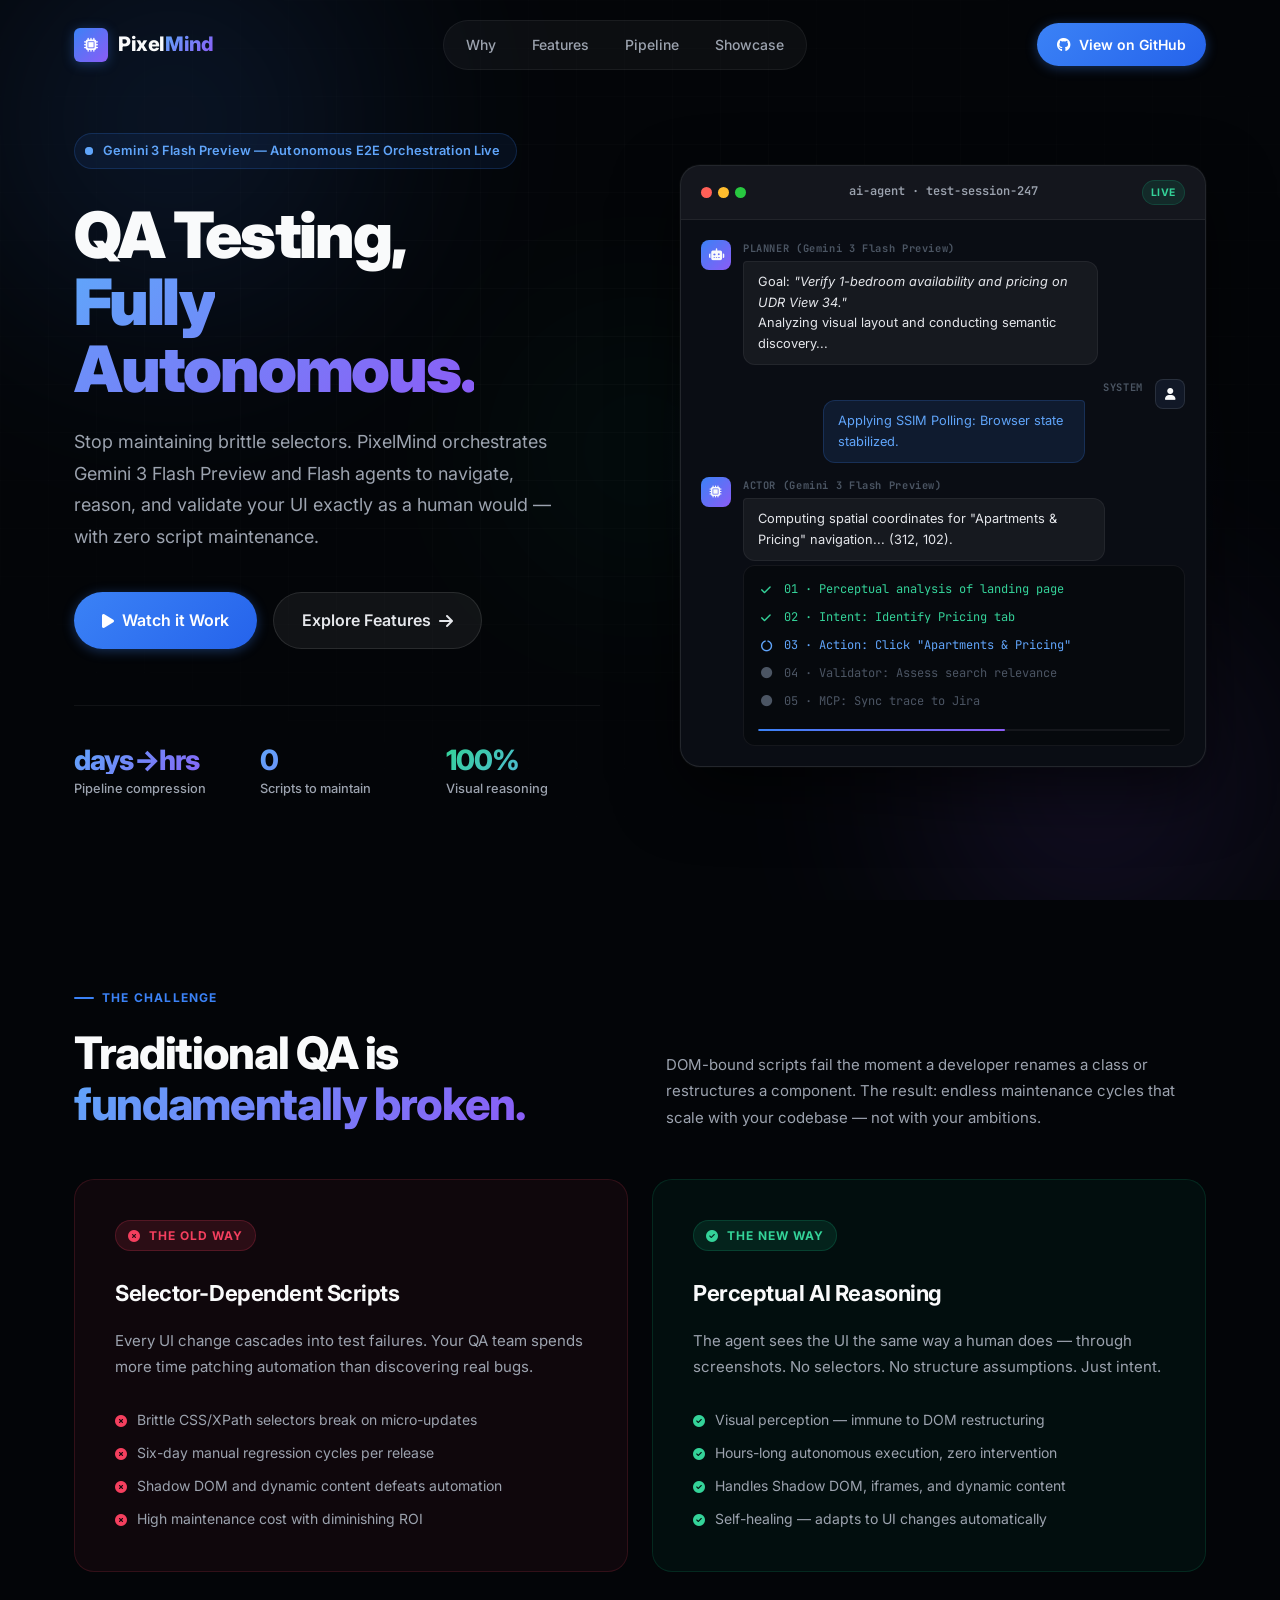
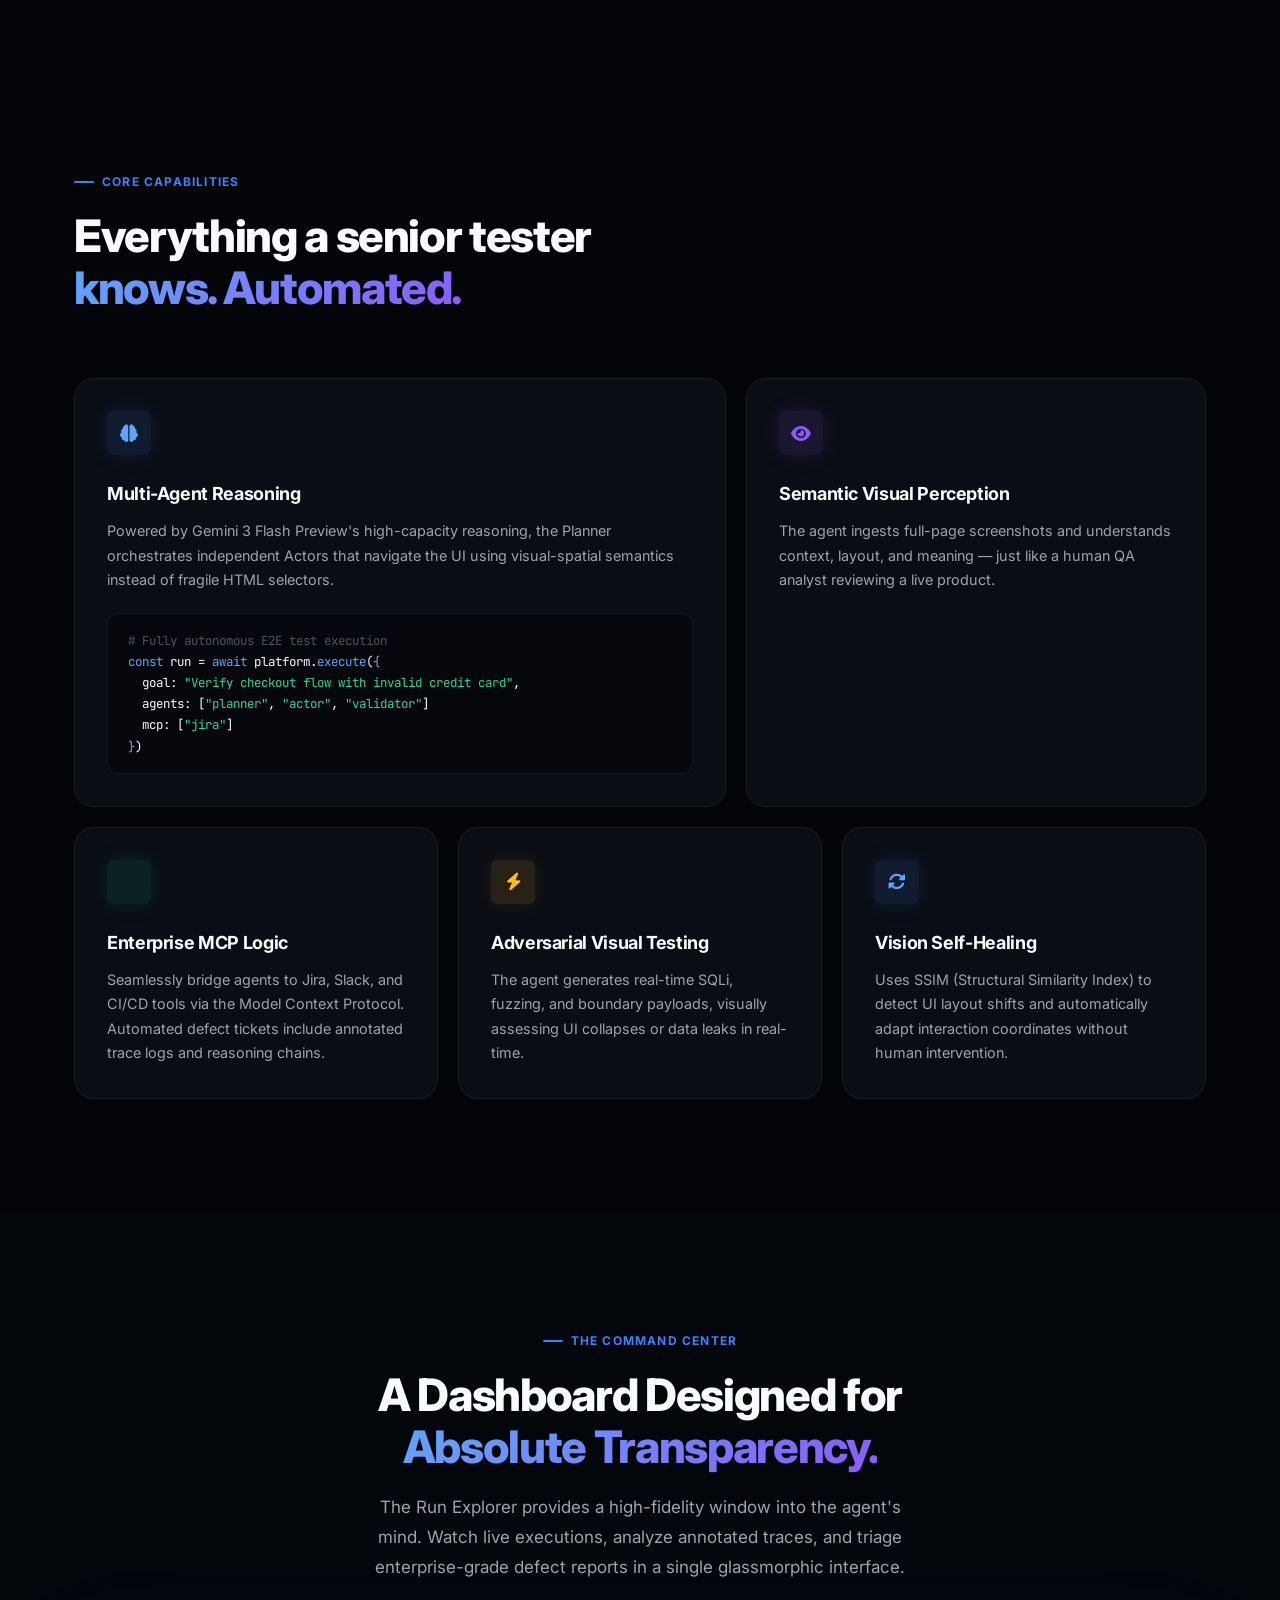
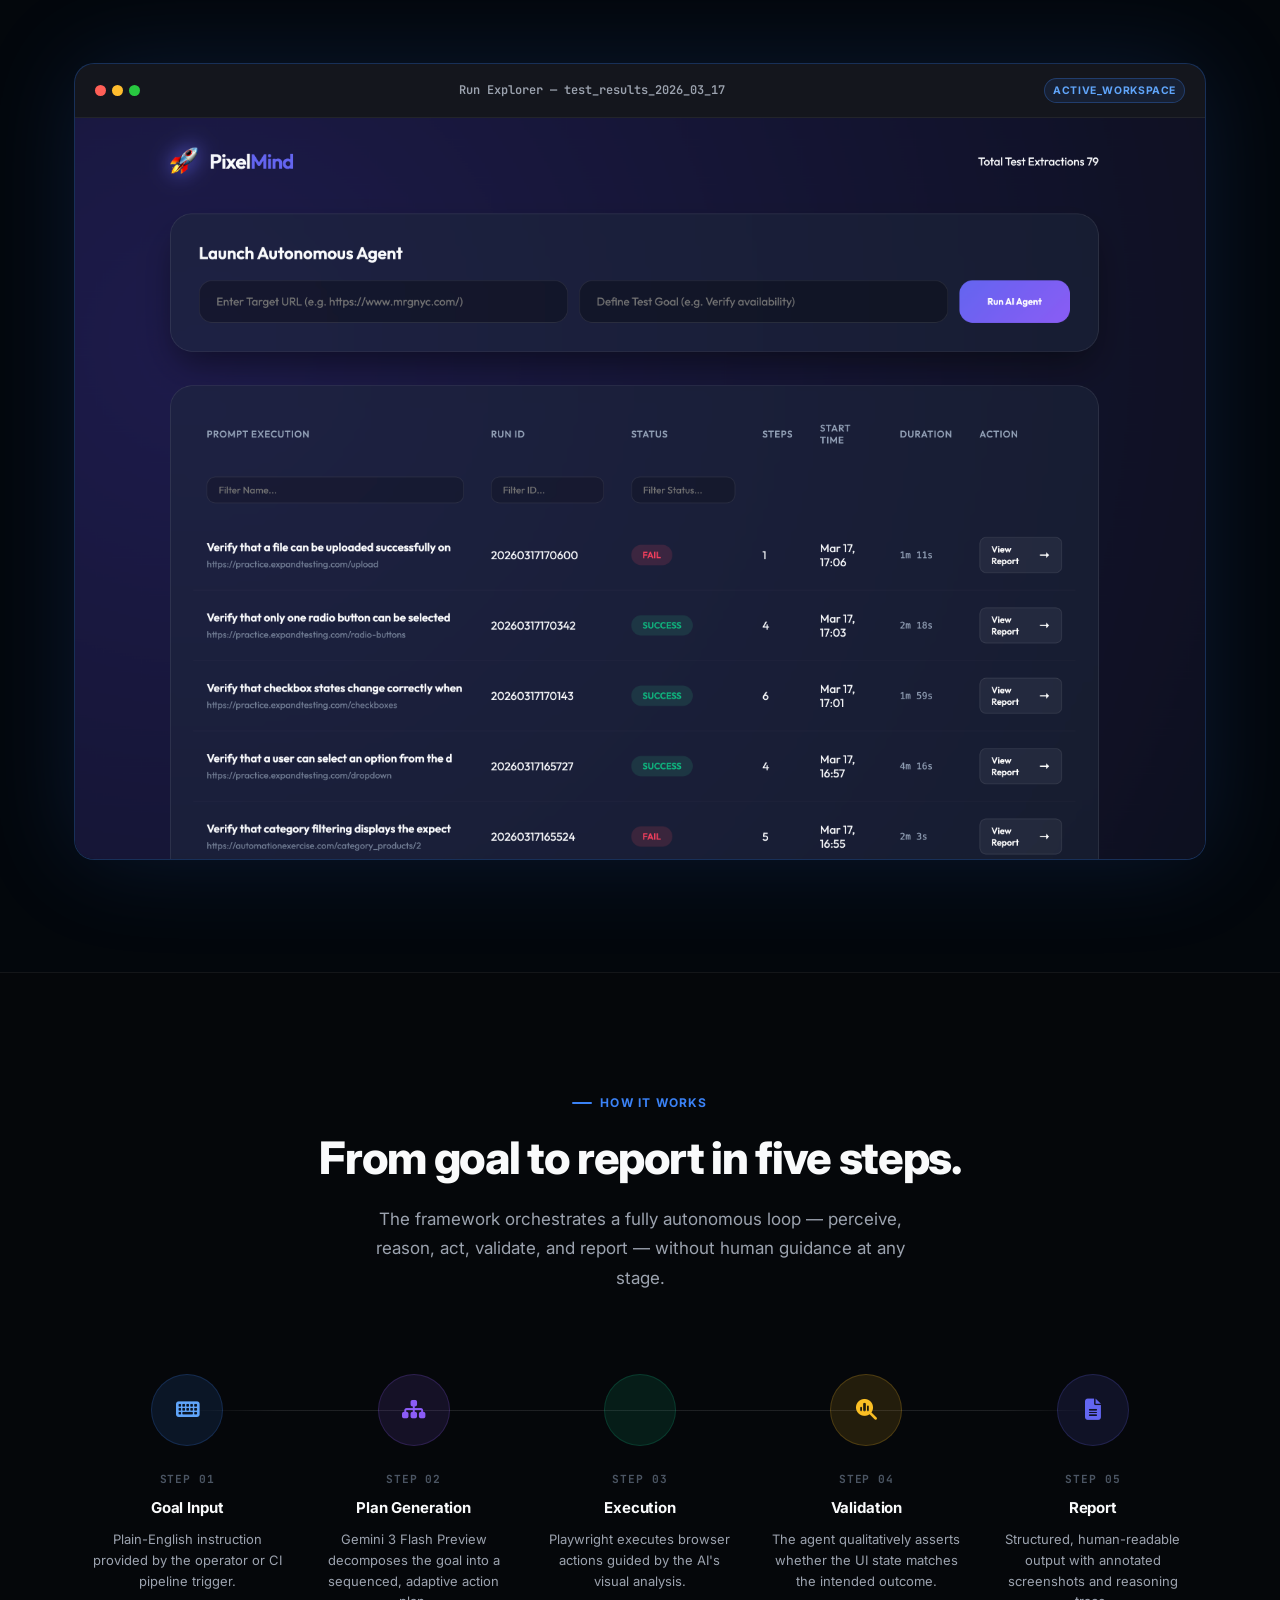
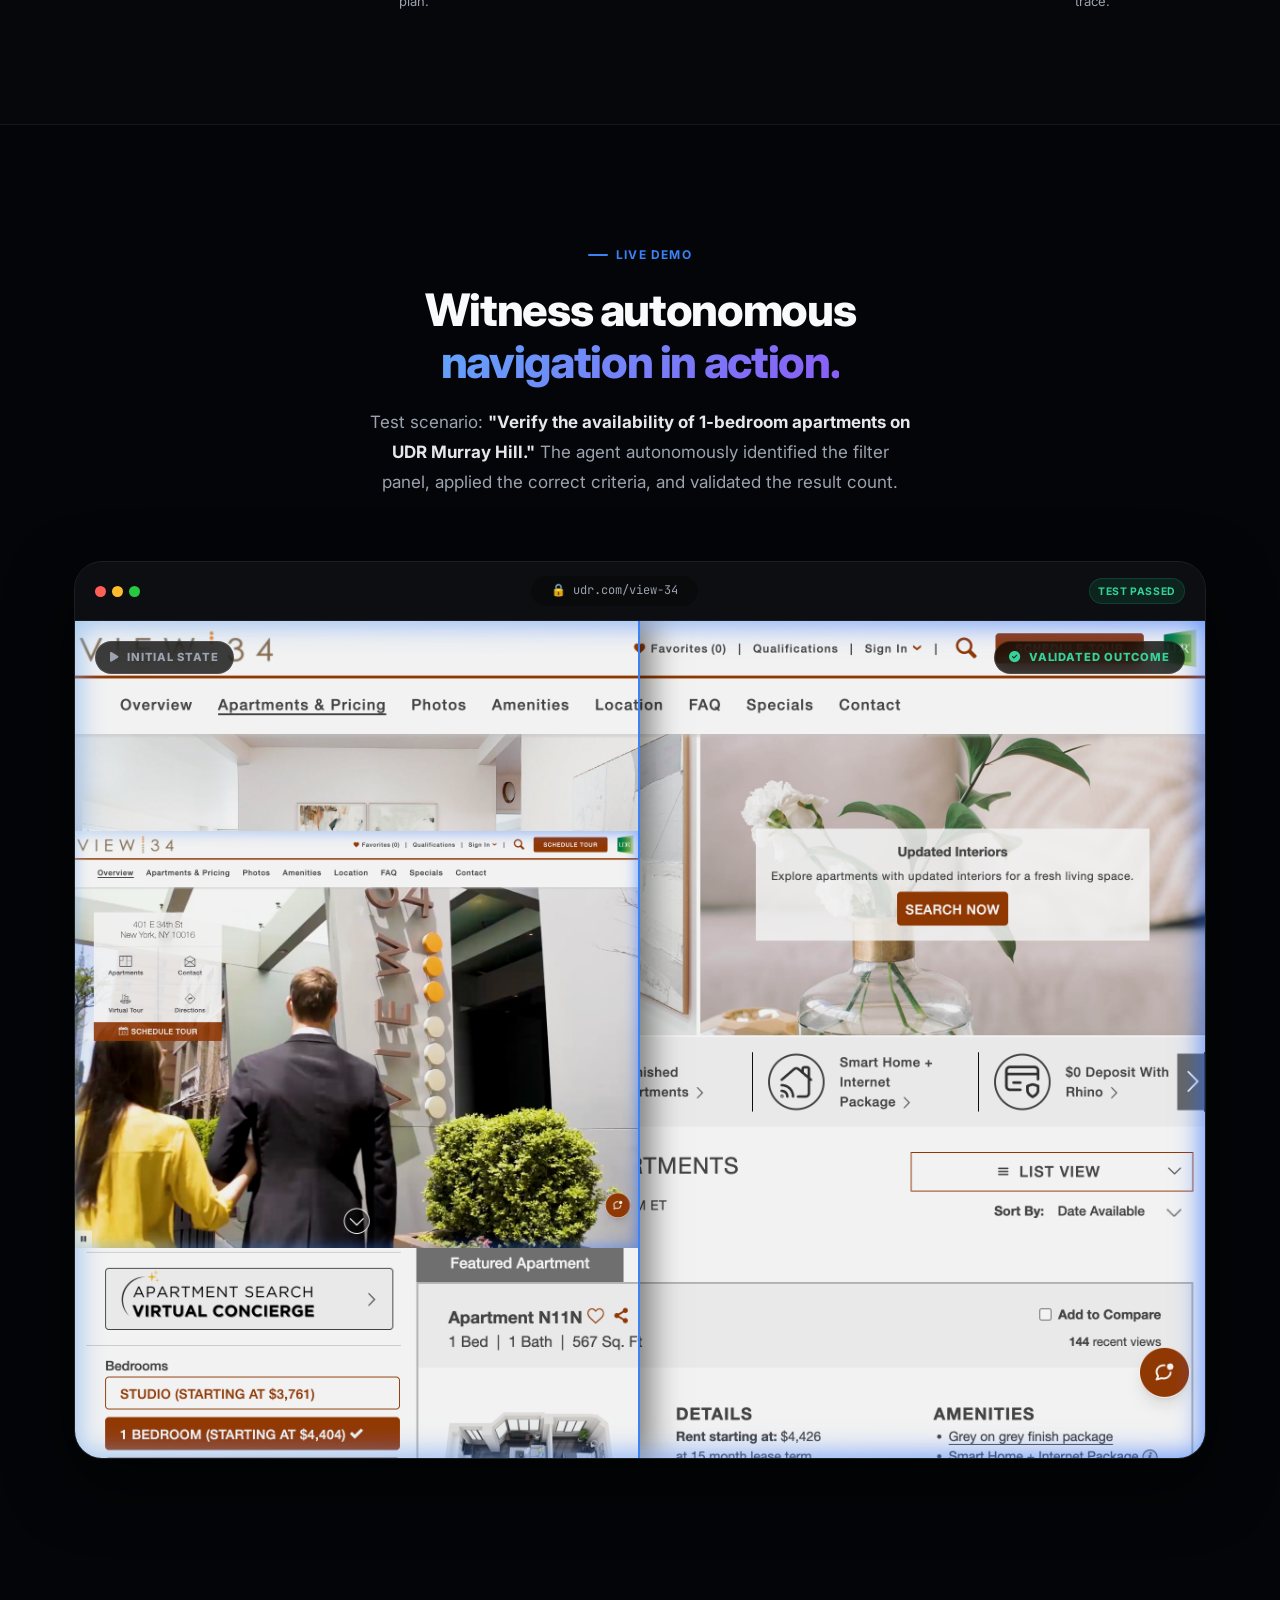
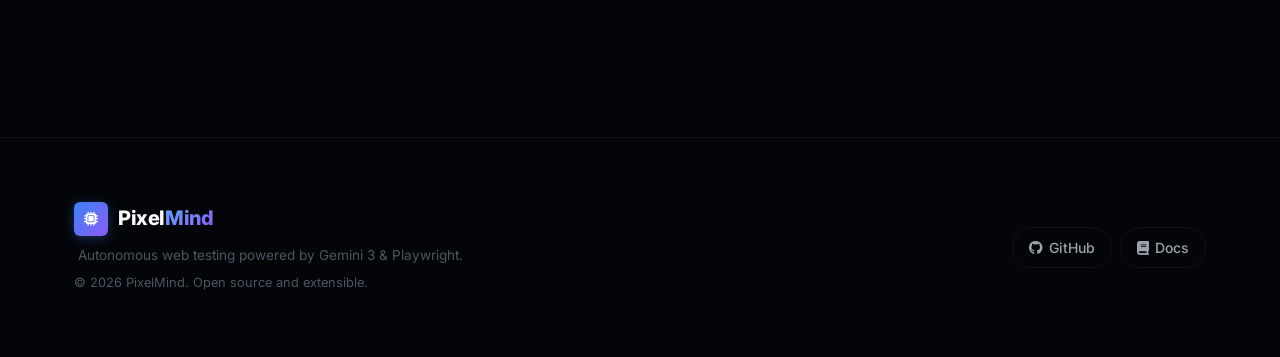
==== docs/index.html @ 6b115238 "Initial commit" ====
<!DOCTYPE html>
<html lang="en">
<head>
  <meta charset="UTF-8">
  <meta name="viewport" content="width=device-width, initial-scale=1.0">
  <title>PixelMind — Autonomous Web Testing</title>
  <meta name="description" content="Replace fragile test scripts with autonomous AI reasoning. Compress six-day QA pipelines into hours.">
  <link rel="preconnect" href="https://fonts.googleapis.com">
  <link rel="preconnect" href="https://fonts.gstatic.com" crossorigin>
  <link href="https://fonts.googleapis.com/css2?family=Inter:wght@300;400;500;600;700;800;900&family=JetBrains+Mono:wght@400;500;700&display=swap" rel="stylesheet">
  <link rel="stylesheet" href="https://cdnjs.cloudflare.com/ajax/libs/font-awesome/6.4.0/css/all.min.css">
  <style>
    /* ═══════════════════════════════════════
       DESIGN TOKENS
    ═══════════════════════════════════════ */
    :root {
      --bg-base:        #030508;
      --bg-surface:     #0a0d14;
      --bg-elevated:    #111827;
      --bg-overlay:     rgba(17, 24, 39, 0.7);

      --blue-400:       #60a5fa;
      --blue-500:       #3b82f6;
      --blue-600:       #2563eb;
      --indigo-500:     #6366f1;
      --violet-500:     #8b5cf6;
      --emerald-400:    #34d399;
      --emerald-500:    #10b981;
      --amber-400:      #fbbf24;
      --rose-500:       #f43f5e;

      --primary:        var(--blue-500);
      --primary-glow:   rgba(59, 130, 246, 0.35);
      --secondary:      var(--indigo-500);
      --accent:         var(--emerald-500);

      --text-100:       #f9fafb;
      --text-200:       #e5e7eb;
      --text-400:       #9ca3af;
      --text-600:       #4b5563;

      --border-subtle:  rgba(255,255,255,0.06);
      --border-medium:  rgba(255,255,255,0.10);
      --border-strong:  rgba(255,255,255,0.16);

      --radius-sm:      6px;
      --radius-md:      12px;
      --radius-lg:      20px;
      --radius-xl:      28px;
      --radius-pill:    9999px;

      --shadow-sm:  0 2px 8px rgba(0,0,0,0.4);
      --shadow-md:  0 8px 32px rgba(0,0,0,0.5);
      --shadow-lg:  0 24px 64px rgba(0,0,0,0.6);
      --shadow-glow: 0 0 60px rgba(59,130,246,0.15);

      --ease-spring: cubic-bezier(0.34, 1.56, 0.64, 1);
      --ease-out:    cubic-bezier(0.22, 1, 0.36, 1);
    }

    /* ═══════════════════════════════════════
       RESET & BASE
    ═══════════════════════════════════════ */
    *, *::before, *::after {
      margin: 0; padding: 0;
      box-sizing: border-box;
      -webkit-font-smoothing: antialiased;
      -moz-osx-font-smoothing: grayscale;
    }

    html { scroll-behavior: smooth; }

    body {
      background: var(--bg-base);
      color: var(--text-100);
      font-family: 'Inter', system-ui, sans-serif;
      line-height: 1.65;
      overflow-x: hidden;
    }

    img { display: block; max-width: 100%; }
    a { color: inherit; }

    .container {
      max-width: 1180px;
      margin: 0 auto;
      padding: 0 1.5rem;
    }

    .mono {
      font-family: 'JetBrains Mono', monospace;
    }

    /* ═══════════════════════════════════════
       GRADIENT UTILITIES
    ═══════════════════════════════════════ */
    .gradient-text {
      background: linear-gradient(135deg, var(--blue-400) 0%, var(--violet-500) 100%);
      -webkit-background-clip: text;
      background-clip: text;
      -webkit-text-fill-color: transparent;
    }

    .gradient-text-green {
      background: linear-gradient(135deg, var(--emerald-400) 0%, var(--blue-400) 100%);
      -webkit-background-clip: text;
      background-clip: text;
      -webkit-text-fill-color: transparent;
    }

    /* ═══════════════════════════════════════
       ANIMATED BACKGROUND
    ═══════════════════════════════════════ */
    .bg-canvas {
      position: fixed;
      inset: 0;
      z-index: -1;
      overflow: hidden;
      background: var(--bg-base);
    }

    .orb {
      position: absolute;
      border-radius: 50%;
      filter: blur(100px);
      opacity: 0.18;
      animation: orb-drift 20s ease-in-out infinite alternate;
    }
    .orb-1 {
      width: 600px; height: 600px;
      background: radial-gradient(circle, var(--blue-500), transparent 70%);
      top: -20%; left: -10%;
      animation-duration: 22s;
    }
    .orb-2 {
      width: 500px; height: 500px;
      background: radial-gradient(circle, var(--violet-500), transparent 70%);
      bottom: -15%; right: -5%;
      animation-duration: 18s;
      animation-delay: -8s;
    }
    .orb-3 {
      width: 350px; height: 350px;
      background: radial-gradient(circle, var(--emerald-500), transparent 70%);
      top: 50%; left: 50%;
      transform: translate(-50%, -50%);
      animation-duration: 25s;
      animation-delay: -4s;
      opacity: 0.10;
    }

    @keyframes orb-drift {
      from { transform: translate(0, 0) scale(1); }
      to   { transform: translate(40px, 30px) scale(1.08); }
    }

    .grid-overlay {
      position: absolute;
      inset: 0;
      background-image:
        linear-gradient(rgba(255,255,255,0.025) 1px, transparent 1px),
        linear-gradient(90deg, rgba(255,255,255,0.025) 1px, transparent 1px);
      background-size: 48px 48px;
      mask-image: radial-gradient(ellipse 80% 60% at 50% 40%, black, transparent);
    }

    /* ═══════════════════════════════════════
       NAVIGATION
    ═══════════════════════════════════════ */
    #navbar {
      position: fixed;
      top: 0; width: 100%;
      padding: 1.25rem 0;
      z-index: 200;
      transition: all 0.4s var(--ease-out);
    }

    #navbar.scrolled {
      padding: 0.875rem 0;
      background: rgba(3, 5, 8, 0.85);
      backdrop-filter: blur(20px) saturate(1.5);
      border-bottom: 1px solid var(--border-subtle);
      box-shadow: 0 4px 40px rgba(0,0,0,0.4);
    }

    .nav-inner {
      display: flex;
      justify-content: space-between;
      align-items: center;
    }

    .logo {
      display: flex;
      align-items: center;
      gap: 0.625rem;
      text-decoration: none;
      font-weight: 800;
      font-size: 1.25rem;
      letter-spacing: -0.02em;
      color: var(--text-100);
    }

    .logo-mark {
      width: 34px; height: 34px;
      background: linear-gradient(135deg, var(--blue-500), var(--violet-500));
      border-radius: var(--radius-sm);
      display: flex; align-items: center; justify-content: center;
      font-size: 0.875rem;
      color: white;
      box-shadow: 0 2px 12px var(--primary-glow);
    }

    .nav-links {
      display: flex;
      gap: 0.25rem;
      background: rgba(255,255,255,0.04);
      border: 1px solid var(--border-subtle);
      border-radius: var(--radius-pill);
      padding: 0.375rem;
    }

    .nav-links a {
      text-decoration: none;
      color: var(--text-400);
      font-size: 0.875rem;
      font-weight: 500;
      padding: 0.4rem 1rem;
      border-radius: var(--radius-pill);
      transition: all 0.2s;
    }

    .nav-links a:hover {
      color: var(--text-100);
      background: rgba(255,255,255,0.07);
    }

    .btn {
      display: inline-flex;
      align-items: center;
      gap: 0.5rem;
      padding: 0.625rem 1.25rem;
      border-radius: var(--radius-pill);
      font-size: 0.875rem;
      font-weight: 600;
      text-decoration: none;
      border: none;
      cursor: pointer;
      transition: all 0.25s var(--ease-spring);
      white-space: nowrap;
    }

    .btn-primary {
      background: linear-gradient(135deg, var(--blue-500), var(--blue-600));
      color: white;
      box-shadow: 0 2px 12px var(--primary-glow);
    }
    .btn-primary:hover {
      transform: translateY(-2px);
      box-shadow: 0 6px 24px rgba(59,130,246,0.5);
    }

    .btn-ghost {
      background: rgba(255,255,255,0.06);
      color: var(--text-200);
      border: 1px solid var(--border-medium);
    }
    .btn-ghost:hover {
      background: rgba(255,255,255,0.10);
      border-color: var(--border-strong);
      transform: translateY(-1px);
    }

    .btn-outline {
      background: transparent;
      color: var(--primary);
      border: 1px solid rgba(59,130,246,0.4);
    }
    .btn-outline:hover {
      background: rgba(59,130,246,0.08);
      border-color: var(--primary);
    }

    /* ═══════════════════════════════════════
       HERO
    ═══════════════════════════════════════ */
    .hero {
      min-height: 100vh;
      display: flex;
      align-items: center;
      padding: 7rem 0 5rem;
      position: relative;
    }

    .hero-grid {
      display: grid;
      grid-template-columns: 1fr 1fr;
      align-items: center;
      gap: 5rem;
    }

    /* Status pill */
    .status-pill {
      display: inline-flex;
      align-items: center;
      gap: 0.625rem;
      background: rgba(59,130,246,0.08);
      border: 1px solid rgba(59,130,246,0.2);
      color: var(--blue-400);
      padding: 0.4rem 1rem 0.4rem 0.625rem;
      border-radius: var(--radius-pill);
      font-size: 0.8rem;
      font-weight: 600;
      letter-spacing: 0.01em;
      margin-bottom: 2rem;
    }

    .pulse-ring {
      position: relative;
      width: 8px; height: 8px;
    }
    .pulse-ring::before,
    .pulse-ring::after {
      content: '';
      position: absolute;
      inset: 0;
      background: var(--blue-400);
      border-radius: 50%;
    }
    .pulse-ring::after {
      animation: ping 1.5s cubic-bezier(0,0,0.2,1) infinite;
      opacity: 0.6;
    }
    @keyframes ping {
      75%, 100% { transform: scale(2.5); opacity: 0; }
    }

    .hero h1 {
      font-size: clamp(2.75rem, 5vw, 4.75rem);
      font-weight: 900;
      line-height: 1.05;
      letter-spacing: -0.035em;
      margin-bottom: 1.5rem;
    }

    .hero-sub {
      font-size: 1.125rem;
      color: var(--text-400);
      line-height: 1.75;
      margin-bottom: 2.5rem;
      max-width: 480px;
    }

    .hero-actions {
      display: flex;
      gap: 1rem;
      flex-wrap: wrap;
    }

    .btn-lg {
      padding: 0.875rem 1.75rem;
      font-size: 1rem;
    }

    /* Stat strip */
    .stat-strip {
      display: flex;
      gap: 2rem;
      margin-top: 3.5rem;
      padding-top: 2.5rem;
      border-top: 1px solid var(--border-subtle);
    }

    .stat-item { flex: 1; }
    .stat-value {
      font-size: 1.75rem;
      font-weight: 800;
      letter-spacing: -0.03em;
      line-height: 1;
      margin-bottom: 0.25rem;
    }
    .stat-label {
      font-size: 0.8rem;
      color: var(--text-400);
      font-weight: 500;
    }

    /* ═══════════════════════════════════════
       AGENT TERMINAL WINDOW
    ═══════════════════════════════════════ */
    .terminal-wrap {
      position: relative;
    }

    .terminal-glow {
      position: absolute;
      inset: -20px;
      background: radial-gradient(circle at 50% 50%, rgba(59,130,246,0.12), transparent 70%);
      border-radius: 50%;
      z-index: -1;
    }

    .agent-window {
      background: var(--bg-surface);
      border: 1px solid var(--border-medium);
      border-radius: var(--radius-lg);
      overflow: hidden;
      box-shadow: var(--shadow-lg), 0 0 0 1px rgba(255,255,255,0.03);
    }

    .win-bar {
      background: rgba(255,255,255,0.04);
      border-bottom: 1px solid var(--border-subtle);
      padding: 0.875rem 1.25rem;
      display: flex;
      align-items: center;
      gap: 1rem;
    }

    .win-dots { display: flex; gap: 6px; }
    .win-dot {
      width: 11px; height: 11px;
      border-radius: 50%;
    }
    .win-dot.r { background: #ff5f57; }
    .win-dot.y { background: #ffbd2e; }
    .win-dot.g { background: #28c840; }

    .win-title {
      flex: 1;
      text-align: center;
      font-size: 0.75rem;
      font-weight: 600;
      color: var(--text-400);
      font-family: 'JetBrains Mono', monospace;
    }

    .win-badge {
      background: rgba(16,185,129,0.12);
      color: var(--emerald-400);
      font-size: 0.65rem;
      font-weight: 700;
      padding: 0.2rem 0.5rem;
      border-radius: var(--radius-pill);
      letter-spacing: 0.06em;
      border: 1px solid rgba(16,185,129,0.2);
    }

    .win-body {
      padding: 1.25rem;
      display: flex;
      flex-direction: column;
      gap: 0.875rem;
      min-height: 340px;
    }

    /* Chat messages */
    .msg {
      display: flex;
      gap: 0.75rem;
      align-items: flex-start;
      animation: msg-in 0.4s var(--ease-out) both;
    }

    @keyframes msg-in {
      from { opacity: 0; transform: translateY(6px); }
      to   { opacity: 1; transform: translateY(0); }
    }

    .msg-avatar {
      width: 30px; height: 30px;
      border-radius: 8px;
      display: flex; align-items: center; justify-content: center;
      font-size: 0.75rem;
      flex-shrink: 0;
    }
    .msg-avatar.ai { background: linear-gradient(135deg, var(--blue-500), var(--violet-500)); }
    .msg-avatar.user { background: var(--bg-elevated); border: 1px solid var(--border-medium); }

    .msg-bubble {
      background: rgba(255,255,255,0.05);
      border: 1px solid var(--border-subtle);
      padding: 0.625rem 0.875rem;
      border-radius: 4px 12px 12px 12px;
      font-size: 0.8rem;
      line-height: 1.6;
      color: var(--text-200);
      max-width: 82%;
    }

    .msg.outgoing {
      flex-direction: row-reverse;
    }
    .msg.outgoing .msg-bubble {
      background: rgba(59,130,246,0.12);
      border-color: rgba(59,130,246,0.2);
      border-radius: 12px 4px 12px 12px;
      color: var(--blue-400);
    }

    .msg-label {
      font-size: 0.65rem;
      font-weight: 700;
      letter-spacing: 0.06em;
      color: var(--text-600);
      margin-bottom: 0.25rem;
      font-family: 'JetBrains Mono', monospace;
    }

    /* Steps */
    .step-list {
      margin-top: 0.25rem;
      background: rgba(0,0,0,0.3);
      border: 1px solid var(--border-subtle);
      border-radius: var(--radius-md);
      padding: 0.875rem;
      display: flex;
      flex-direction: column;
      gap: 0.5rem;
    }

    .step-row {
      display: flex;
      align-items: center;
      gap: 0.625rem;
      font-size: 0.75rem;
      font-family: 'JetBrains Mono', monospace;
    }

    .step-icon { width: 16px; text-align: center; font-size: 0.7rem; }
    .step-row.done { color: var(--emerald-400); }
    .step-row.active { color: var(--blue-400); }
    .step-row.pending { color: var(--text-600); }

    .step-progress-bar {
      height: 2px;
      background: var(--border-subtle);
      border-radius: 1px;
      margin-top: 0.625rem;
      overflow: hidden;
    }
    .step-progress-fill {
      height: 100%;
      width: 60%;
      background: linear-gradient(90deg, var(--blue-500), var(--violet-500));
      border-radius: 1px;
      animation: progress-pulse 2s ease-in-out infinite;
    }
    @keyframes progress-pulse {
      0%, 100% { opacity: 0.8; }
      50% { opacity: 1; }
    }

    /* ═══════════════════════════════════════
       SECTION HEADERS
    ═══════════════════════════════════════ */
    .section-eyebrow {
      display: inline-flex;
      align-items: center;
      gap: 0.5rem;
      font-size: 0.75rem;
      font-weight: 700;
      letter-spacing: 0.1em;
      text-transform: uppercase;
      color: var(--primary);
      margin-bottom: 1.25rem;
    }

    .section-eyebrow::before {
      content: '';
      display: block;
      width: 20px; height: 2px;
      background: var(--primary);
      border-radius: 1px;
    }

    .section-title {
      font-size: clamp(2rem, 3.5vw, 3rem);
      font-weight: 800;
      line-height: 1.15;
      letter-spacing: -0.03em;
      margin-bottom: 1.25rem;
    }

    .section-sub {
      font-size: 1.0625rem;
      color: var(--text-400);
      line-height: 1.75;
      max-width: 540px;
    }

    section {
      padding: 7rem 0;
    }

    /* ═══════════════════════════════════════
       PROBLEM / SOLUTION SPLIT
    ═══════════════════════════════════════ */
    #problem {
      padding: 5rem 0;
    }

    .problem-solution {
      display: grid;
      grid-template-columns: 1fr 1fr;
      gap: 1.5rem;
    }

    .ps-card {
      border-radius: var(--radius-lg);
      padding: 2.5rem;
      position: relative;
      overflow: hidden;
    }

    .ps-card.problem-card {
      background: rgba(244, 63, 94, 0.05);
      border: 1px solid rgba(244, 63, 94, 0.15);
    }

    .ps-card.solution-card {
      background: rgba(16, 185, 129, 0.05);
      border: 1px solid rgba(16, 185, 129, 0.15);
    }

    .ps-label {
      display: inline-flex;
      align-items: center;
      gap: 0.5rem;
      font-size: 0.75rem;
      font-weight: 700;
      letter-spacing: 0.08em;
      text-transform: uppercase;
      padding: 0.3rem 0.75rem;
      border-radius: var(--radius-pill);
      margin-bottom: 1.5rem;
    }
    .problem-card .ps-label {
      background: rgba(244, 63, 94, 0.12);
      color: var(--rose-500);
      border: 1px solid rgba(244, 63, 94, 0.2);
    }
    .solution-card .ps-label {
      background: rgba(16, 185, 129, 0.12);
      color: var(--emerald-400);
      border: 1px solid rgba(16, 185, 129, 0.2);
    }

    .ps-heading {
      font-size: 1.375rem;
      font-weight: 700;
      letter-spacing: -0.02em;
      margin-bottom: 1rem;
    }

    .ps-body {
      font-size: 0.9375rem;
      color: var(--text-400);
      line-height: 1.75;
      margin-bottom: 1.75rem;
    }

    .ps-list {
      list-style: none;
      display: flex;
      flex-direction: column;
      gap: 0.625rem;
    }

    .ps-list li {
      display: flex;
      align-items: flex-start;
      gap: 0.625rem;
      font-size: 0.875rem;
      color: var(--text-400);
    }

    .ps-list li .icon {
      font-size: 0.75rem;
      margin-top: 0.15rem;
      flex-shrink: 0;
    }
    .problem-card .icon { color: var(--rose-500); }
    .solution-card .icon { color: var(--emerald-400); }

    /* ═══════════════════════════════════════
       FEATURES BENTO
    ═══════════════════════════════════════ */
    .bento-grid {
      display: grid;
      grid-template-columns: repeat(12, 1fr);
      gap: 1.25rem;
    }

    .bento {
      background: var(--bg-surface);
      border: 1px solid var(--border-subtle);
      border-radius: var(--radius-lg);
      padding: 2rem;
      transition: all 0.3s var(--ease-out);
      position: relative;
      overflow: hidden;
    }

    .bento::before {
      content: '';
      position: absolute;
      inset: 0;
      background: linear-gradient(135deg, rgba(59,130,246,0.03) 0%, transparent 60%);
      opacity: 0;
      transition: opacity 0.3s;
    }

    .bento:hover::before { opacity: 1; }
    .bento:hover {
      border-color: var(--border-strong);
      transform: translateY(-3px);
      box-shadow: var(--shadow-md);
    }

    .bento-a { grid-column: span 7; }
    .bento-b { grid-column: span 5; }
    .bento-c { grid-column: span 4; }
    .bento-d { grid-column: span 4; }
    .bento-e { grid-column: span 4; }

    .bento-icon {
      width: 44px; height: 44px;
      border-radius: var(--radius-sm);
      display: flex; align-items: center; justify-content: center;
      font-size: 1.1rem;
      margin-bottom: 1.5rem;
      position: relative;
    }

    .bento-icon-blue {
      background: rgba(59,130,246,0.12);
      color: var(--blue-400);
      box-shadow: 0 0 20px rgba(59,130,246,0.15);
    }
    .bento-icon-violet {
      background: rgba(139,92,246,0.12);
      color: var(--violet-500);
      box-shadow: 0 0 20px rgba(139,92,246,0.15);
    }
    .bento-icon-green {
      background: rgba(16,185,129,0.12);
      color: var(--emerald-400);
      box-shadow: 0 0 20px rgba(16,185,129,0.15);
    }
    .bento-icon-amber {
      background: rgba(251,191,36,0.12);
      color: var(--amber-400);
      box-shadow: 0 0 20px rgba(251,191,36,0.1);
    }

    .bento h3 {
      font-size: 1.125rem;
      font-weight: 700;
      letter-spacing: -0.02em;
      margin-bottom: 0.625rem;
    }

    .bento p {
      font-size: 0.9rem;
      color: var(--text-400);
      line-height: 1.7;
    }

    /* Code snippet inside bento */
    .code-block {
      background: rgba(0,0,0,0.4);
      border: 1px solid var(--border-subtle);
      border-radius: var(--radius-md);
      padding: 1rem 1.25rem;
      font-family: 'JetBrains Mono', monospace;
      font-size: 0.78rem;
      line-height: 1.7;
      margin-top: 1.25rem;
      overflow-x: auto;
    }

    .code-comment { color: var(--text-600); }
    .code-key { color: var(--blue-400); }
    .code-str { color: var(--emerald-400); }
    .code-num { color: var(--amber-400); }
    .code-bracket { color: var(--text-400); }

    /* ═══════════════════════════════════════
       PIPELINE
    ═══════════════════════════════════════ */
    #pipeline {
      background: rgba(255,255,255,0.01);
      border-top: 1px solid var(--border-subtle);
      border-bottom: 1px solid var(--border-subtle);
    }

    .pipeline-header {
      text-align: center;
      margin-bottom: 5rem;
    }
    .pipeline-header .section-eyebrow {
      justify-content: center;
    }

    .pipeline-track {
      position: relative;
      display: grid;
      grid-template-columns: repeat(5, 1fr);
      gap: 0;
    }

    .pipeline-track::before {
      content: '';
      position: absolute;
      top: 36px;
      left: 10%;
      right: 10%;
      height: 1px;
      background: linear-gradient(90deg,
        transparent 0%,
        var(--border-medium) 10%,
        var(--border-medium) 90%,
        transparent 100%
      );
    }

    .pipe-node {
      display: flex;
      flex-direction: column;
      align-items: center;
      text-align: center;
      padding: 0 1rem;
      position: relative;
    }

    .pipe-orb {
      width: 72px; height: 72px;
      border-radius: 50%;
      display: flex; align-items: center; justify-content: center;
      font-size: 1.3rem;
      margin-bottom: 1.5rem;
      position: relative;
      z-index: 1;
      transition: transform 0.3s var(--ease-spring);
    }
    .pipe-orb:hover { transform: scale(1.1); }

    .pipe-orb-1 { background: rgba(59,130,246,0.12); color: var(--blue-400); border: 1px solid rgba(59,130,246,0.2); }
    .pipe-orb-2 { background: rgba(139,92,246,0.12); color: var(--violet-500); border: 1px solid rgba(139,92,246,0.2); }
    .pipe-orb-3 { background: rgba(16,185,129,0.12); color: var(--emerald-400); border: 1px solid rgba(16,185,129,0.2); }
    .pipe-orb-4 { background: rgba(251,191,36,0.12); color: var(--amber-400); border: 1px solid rgba(251,191,36,0.2); }
    .pipe-orb-5 { background: rgba(99,102,241,0.12); color: var(--indigo-500); border: 1px solid rgba(99,102,241,0.2); }

    .pipe-step {
      font-size: 0.7rem;
      font-weight: 700;
      letter-spacing: 0.08em;
      text-transform: uppercase;
      color: var(--text-600);
      margin-bottom: 0.5rem;
      font-family: 'JetBrains Mono', monospace;
    }

    .pipe-title {
      font-size: 0.9375rem;
      font-weight: 700;
      letter-spacing: -0.01em;
      margin-bottom: 0.5rem;
    }

    .pipe-desc {
      font-size: 0.8125rem;
      color: var(--text-400);
      line-height: 1.6;
    }

    /* ═══════════════════════════════════════
       SHOWCASE
    ═══════════════════════════════════════ */
    .showcase-header {
      text-align: center;
      margin-bottom: 4rem;
    }

    .showcase-frame {
      position: relative;
      border-radius: var(--radius-xl);
      overflow: hidden;
      border: 1px solid var(--border-medium);
      box-shadow: var(--shadow-lg);
    }

    .showcase-bar {
      background: rgba(255,255,255,0.04);
      border-bottom: 1px solid var(--border-subtle);
      padding: 0.875rem 1.25rem;
      display: flex;
      align-items: center;
      gap: 1rem;
    }

    .showcase-dots { display: flex; gap: 6px; }
    .showcase-dot {
      width: 11px; height: 11px;
      border-radius: 50%;
    }

    .split-view {
      position: relative;
      width: 100%;
      aspect-ratio: 2400 / 1778;
      overflow: hidden;
    }

    .split-pane {
      position: absolute;
      top: 0;
      left: 0;
      width: 100%;
      height: 100%;
    }

    .split-pane img {
      width: 100%;
      height: 100%;
      object-fit: contain;
      display: block;
    }

    .split-pane.before {
      z-index: 1;
      width: 50%;
      border-right: 2px solid var(--primary);
      box-shadow: 10px 0 30px rgba(0,0,0,0.5);
    }

    .split-pane.after {
      z-index: 0;
    }

    .pane-label {
      position: absolute;
      top: 1.25rem;
      left: 1.25rem;
      background: rgba(0,0,0,0.75);
      backdrop-filter: blur(10px);
      border: 1px solid rgba(255,255,255,0.1);
      padding: 0.4rem 0.875rem;
      border-radius: var(--radius-pill);
      font-size: 0.7rem;
      font-weight: 800;
      letter-spacing: 0.08em;
      display: flex;
      align-items: center;
      gap: 0.5rem;
    }

    .pane-label.before { color: var(--text-400); }
    .pane-label.after { color: var(--emerald-400); }

    .split-divider {
      background: linear-gradient(180deg, transparent, var(--primary), transparent);
      position: relative;
    }
    .split-divider::after {
      content: '↔';
      position: absolute;
      top: 50%; left: 50%;
      transform: translate(-50%, -50%);
      width: 30px; height: 30px;
      background: var(--primary);
      border-radius: 50%;
      display: flex;
      align-items: center;
      justify-content: center;
      font-size: 0.75rem;
      color: white;
      box-shadow: 0 0 20px var(--primary-glow);
    }

    .showcase-meta {
      margin-top: 2.5rem;
      display: grid;
      grid-template-columns: repeat(3, 1fr);
      gap: 1.25rem;
    }

    .meta-card {
      background: var(--bg-surface);
      border: 1px solid var(--border-subtle);
      border-radius: var(--radius-md);
      padding: 1.25rem 1.5rem;
      display: flex;
      align-items: center;
      gap: 1rem;
    }

    .meta-icon {
      font-size: 1.25rem;
      width: 40px;
      text-align: center;
      flex-shrink: 0;
    }

    .meta-text .meta-title {
      font-size: 0.8125rem;
      font-weight: 600;
      margin-bottom: 0.2rem;
    }

    .meta-text .meta-desc {
      font-size: 0.75rem;
      color: var(--text-400);
    }

    /* ═══════════════════════════════════════
       FOOTER
    ═══════════════════════════════════════ */
    footer {
      padding: 4rem 0;
      border-top: 1px solid var(--border-subtle);
    }

    .footer-inner {
      display: grid;
      grid-template-columns: 1fr auto;
      align-items: center;
      gap: 2rem;
    }

    .footer-left .logo { margin-bottom: 0.625rem; }

    .footer-tagline {
      font-size: 0.85rem;
      color: var(--text-600);
      margin-left: 0.25rem;
    }

    .footer-copy {
      font-size: 0.8rem;
      color: var(--text-600);
      margin-top: 0.375rem;
    }

    .footer-links {
      display: flex;
      gap: 0.5rem;
      align-items: center;
    }

    .footer-link {
      display: inline-flex;
      align-items: center;
      gap: 0.375rem;
      padding: 0.5rem 1rem;
      border-radius: var(--radius-pill);
      font-size: 0.875rem;
      font-weight: 500;
      color: var(--text-400);
      text-decoration: none;
      border: 1px solid var(--border-subtle);
      transition: all 0.2s;
    }
    .footer-link:hover {
      color: var(--text-100);
      border-color: var(--border-medium);
      background: rgba(255,255,255,0.04);
    }

    /* ═══════════════════════════════════════
       SCROLL ANIMATIONS
    ═══════════════════════════════════════ */
    .reveal {
      opacity: 0;
      transform: translateY(24px);
      transition: opacity 0.65s var(--ease-out), transform 0.65s var(--ease-out);
    }
    .reveal.visible {
      opacity: 1;
      transform: translateY(0);
    }

    /* ═══════════════════════════════════════
       RESPONSIVE
    ═══════════════════════════════════════ */
    @media (max-width: 1024px) {
      .hero-grid { grid-template-columns: 1fr; gap: 4rem; }
      .hero { min-height: auto; padding: 8rem 0 5rem; }
      .hero-sub { max-width: none; }
      .stat-strip { gap: 1.5rem; }

      .problem-solution { grid-template-columns: 1fr; }

      .bento-a { grid-column: span 12; }
      .bento-b { grid-column: span 12; }
      .bento-c, .bento-d, .bento-e { grid-column: span 12; }

      .pipeline-track {
        grid-template-columns: 1fr;
        gap: 2rem;
      }
      .pipeline-track::before { display: none; }
      .pipe-node { flex-direction: row; text-align: left; gap: 1.25rem; }
      .pipe-orb { margin-bottom: 0; flex-shrink: 0; }

      .split-view { height: 320px; }
      .showcase-meta { grid-template-columns: 1fr; }
      .footer-inner { grid-template-columns: 1fr; }
    }

    @media (max-width: 640px) {
      .nav-links { display: none; }
      .hero h1 { font-size: 2.5rem; }
      .split-view { grid-template-columns: 1fr; height: auto; }
      .split-divider { display: none; }
      .split-pane { height: 240px; }
    }
  </style>
</head>
<body>

  <!-- ░░ CANVAS ░░ -->
  <div class="bg-canvas" aria-hidden="true">
    <div class="orb orb-1"></div>
    <div class="orb orb-2"></div>
    <div class="orb orb-3"></div>
    <div class="grid-overlay"></div>
  </div>

  <!-- ░░ NAV ░░ -->
  <nav id="navbar">
    <div class="container nav-inner">
      <a href="#" class="logo">
        <div class="logo-mark"><i class="fas fa-microchip"></i></div>
        <span>Pixel<span class="gradient-text">Mind</span></span>
      </a>

      <div class="nav-links">
        <a href="#problem">Why</a>
        <a href="#features">Features</a>
        <a href="#pipeline">Pipeline</a>
        <a href="#showcase">Showcase</a>
      </div>

      <a href="https://github.com/mbettan/PixelMind" target="_blank" rel="noopener" class="btn btn-primary">
        <i class="fab fa-github"></i>
        View on GitHub
      </a>
    </div>
  </nav>

  <!-- ░░ HERO ░░ -->
  <header class="hero" id="top">
    <div class="container hero-grid">

      <!-- Left: Copy -->
      <div class="hero-copy">
        <div class="status-pill">
          <div class="pulse-ring"></div>
          Gemini 3 Flash Preview &mdash; Autonomous E2E Orchestration Live
        </div>

        <h1>
          QA Testing,<br>
          <span class="gradient-text">Fully Autonomous.</span>
        </h1>

        <p class="hero-sub">
          Stop maintaining brittle selectors. PixelMind orchestrates Gemini 3 Flash Preview 
          and Flash agents to navigate, reason, and validate your UI exactly as a human would 
          &mdash; with zero script maintenance.
        </p>

        <div class="hero-actions">
          <a href="#showcase" class="btn btn-primary btn-lg">
            <i class="fas fa-play"></i>
            Watch it Work
          </a>
          <a href="#features" class="btn btn-ghost btn-lg">
            Explore Features
            <i class="fas fa-arrow-right"></i>
          </a>
        </div>

        <div class="stat-strip">
          <div class="stat-item">
            <div class="stat-value gradient-text">days&rarr;hrs</div>
            <div class="stat-label">Pipeline compression</div>
          </div>
          <div class="stat-item">
            <div class="stat-value gradient-text">0</div>
            <div class="stat-label">Scripts to maintain</div>
          </div>
          <div class="stat-item">
            <div class="stat-value gradient-text-green">100%</div>
            <div class="stat-label">Visual reasoning</div>
          </div>
        </div>
      </div>

      <!-- Right: Terminal -->
      <div class="terminal-wrap">
        <div class="terminal-glow"></div>
        <div class="agent-window">
          <div class="win-bar">
            <div class="win-dots">
              <div class="win-dot r"></div>
              <div class="win-dot y"></div>
              <div class="win-dot g"></div>
            </div>
            <div class="win-title">ai-agent · test-session-247</div>
            <div class="win-badge">LIVE</div>
          </div>

          <div class="win-body">
            <div class="msg" style="animation-delay: 0s">
              <div class="msg-avatar ai"><i class="fas fa-robot"></i></div>
              <div>
                <div class="msg-label">PLANNER (Gemini 3 Flash Preview)</div>
                <div class="msg-bubble">
                  Goal: <em>"Verify 1-bedroom availability and pricing on UDR View 34."</em><br>
                  Analyzing visual layout and conducting semantic discovery...
                </div>
              </div>
            </div>

            <div class="msg outgoing" style="animation-delay: 0.15s">
              <div class="msg-avatar user"><i class="fas fa-user"></i></div>
              <div>
                <div class="msg-label" style="text-align: right;">SYSTEM</div>
                <div class="msg-bubble">Applying SSIM Polling: Browser state stabilized.</div>
              </div>
            </div>

            <div class="msg" style="animation-delay: 0.3s">
              <div class="msg-avatar ai"><i class="fas fa-microchip"></i></div>
              <div>
                <div class="msg-label">ACTOR (Gemini 3 Flash Preview)</div>
                <div class="msg-bubble">Computing spatial coordinates for "Apartments & Pricing" navigation... (312, 102).</div>
                <div class="step-list">
                  <div class="step-row done">
                    <span class="step-icon"><i class="fas fa-check"></i></span>
                    01 · Perceptual analysis of landing page
                  </div>
                  <div class="step-row done">
                    <span class="step-icon"><i class="fas fa-check"></i></span>
                    02 · Intent: Identify Pricing tab
                  </div>
                  <div class="step-row active">
                    <span class="step-icon"><i class="fas fa-circle-notch fa-spin"></i></span>
                    03 · Action: Click "Apartments & Pricing"
                  </div>
                  <div class="step-row pending">
                    <span class="step-icon"><i class="fas fa-circle"></i></span>
                    04 · Validator: Assess search relevance
                  </div>
                  <div class="step-row pending">
                    <span class="step-icon"><i class="fas fa-circle"></i></span>
                    05 · MCP: Sync trace to Jira
                  </div>
                  <div class="step-progress-bar">
                    <div class="step-progress-fill"></div>
                  </div>
                </div>
              </div>
            </div>
          </div>
        </div>
      </div>

    </div>
  </header>

  <!-- ░░ PROBLEM / SOLUTION ░░ -->
  <section id="problem">
    <div class="container">
      <div class="reveal">
        <div class="section-eyebrow">The Challenge</div>
        <div style="display: flex; justify-content: space-between; align-items: flex-end; margin-bottom: 3rem; flex-wrap: wrap; gap: 1rem;">
          <h2 class="section-title" style="margin-bottom: 0; max-width: 480px;">
            Traditional QA is<br><span class="gradient-text">fundamentally broken.</span>
          </h2>
          <p class="section-sub" style="font-size: 0.9375rem;">
            DOM-bound scripts fail the moment a developer renames a class or restructures a component. The result: endless maintenance cycles that scale with your codebase — not with your ambitions.
          </p>
        </div>
      </div>
      <div class="problem-solution reveal">
        <div class="ps-card problem-card">
          <div class="ps-label"><i class="fas fa-times-circle"></i> The Old Way</div>
          <h3 class="ps-heading">Selector-Dependent Scripts</h3>
          <p class="ps-body">
            Every UI change cascades into test failures. Your QA team spends more time patching automation than discovering real bugs.
          </p>
          <ul class="ps-list">
            <li><span class="icon"><i class="fas fa-times-circle"></i></span> Brittle CSS/XPath selectors break on micro-updates</li>
            <li><span class="icon"><i class="fas fa-times-circle"></i></span> Six-day manual regression cycles per release</li>
            <li><span class="icon"><i class="fas fa-times-circle"></i></span> Shadow DOM and dynamic content defeats automation</li>
            <li><span class="icon"><i class="fas fa-times-circle"></i></span> High maintenance cost with diminishing ROI</li>
          </ul>
        </div>
        <div class="ps-card solution-card">
          <div class="ps-label"><i class="fas fa-check-circle"></i> The New Way</div>
          <h3 class="ps-heading">Perceptual AI Reasoning</h3>
          <p class="ps-body">
            The agent sees the UI the same way a human does — through screenshots. No selectors. No structure assumptions. Just intent.
          </p>
          <ul class="ps-list">
            <li><span class="icon"><i class="fas fa-check-circle"></i></span> Visual perception — immune to DOM restructuring</li>
            <li><span class="icon"><i class="fas fa-check-circle"></i></span> Hours-long autonomous execution, zero intervention</li>
            <li><span class="icon"><i class="fas fa-check-circle"></i></span> Handles Shadow DOM, iframes, and dynamic content</li>
            <li><span class="icon"><i class="fas fa-check-circle"></i></span> Self-healing — adapts to UI changes automatically</li>
          </ul>
        </div>
      </div>
    </div>
  </section>

  <!-- ░░ FEATURES ░░ -->
  <section id="features">
    <div class="container">
      <div class="reveal" style="margin-bottom: 4rem;">
        <div class="section-eyebrow">Core Capabilities</div>
        <h2 class="section-title">
          Everything a senior tester<br>
          <span class="gradient-text">knows. Automated.</span>
        </h2>
      </div>

      <div class="bento-grid reveal">

        <!-- Large card: Autonomous Strategy -->
        <div class="bento bento-a">
          <div class="bento-icon bento-icon-blue">
            <i class="fas fa-brain"></i>
          </div>
          <h3>Multi-Agent Reasoning</h3>
          <p>
            Powered by Gemini 3 Flash Preview's high-capacity reasoning, the Planner orchestrates independent Actors that 
            navigate the UI using visual-spatial semantics instead of fragile HTML selectors.
          </p>
          <div class="code-block">
            <span class="code-comment"># Fully autonomous E2E test execution</span><br>
            <span class="code-key">const</span> run = <span class="code-key">await</span> platform.<span class="code-key">execute</span>(<span class="code-bracket">{</span><br>
            &nbsp;&nbsp;goal: <span class="code-str">"Verify checkout flow with invalid credit card"</span>,<br>
            &nbsp;&nbsp;agents: [<span class="code-str">"planner"</span>, <span class="code-str">"actor"</span>, <span class="code-str">"validator"</span>]<br>
            &nbsp;&nbsp;mcp: [<span class="code-str">"jira"</span>]<br>
            <span class="code-bracket">}</span>)
          </div>
        </div>

        <!-- Semantic Perception -->
        <div class="bento bento-b">
          <div class="bento-icon bento-icon-violet">
            <i class="fas fa-eye"></i>
          </div>
          <h3>Semantic Visual Perception</h3>
          <p>
            The agent ingests full-page screenshots and understands context, layout, and meaning — just like a human QA analyst reviewing a live product.
          </p>
        </div>

        <!-- Enterprise MCP -->
        <div class="bento bento-c">
          <div class="bento-icon bento-icon-green">
            <i class="fas fa-shield-check"></i>
          </div>
          <h3>Enterprise MCP Logic</h3>
          <p>
            Seamlessly bridge agents to Jira, Slack, and CI/CD tools via the Model Context Protocol. Automated defect tickets include annotated trace logs and reasoning chains.
          </p>
        </div>

        <!-- Perceptual Fuzzing -->
        <div class="bento bento-d">
          <div class="bento-icon bento-icon-amber">
            <i class="fas fa-bolt"></i>
          </div>
          <h3>Adversarial Visual Testing</h3>
          <p>
            The agent generates real-time SQLi, fuzzing, and boundary payloads, visually assessing UI collapses or data leaks in real-time.
          </p>
        </div>

        <!-- Vision Consistency -->
        <div class="bento bento-e">
          <div class="bento-icon bento-icon-blue">
            <i class="fas fa-rotate"></i>
          </div>
          <h3>Vision Self-Healing</h3>
          <p>
            Uses SSIM (Structural Similarity Index) to detect UI layout shifts and automatically adapt interaction coordinates without human intervention.
          </p>
        </div>

      </div>
    </div>
  </section>

  <!-- ░░ DASHBOARD COMMAND CENTER ░░ -->
  <section id="dashboard-showcase" style="background: rgba(59, 130, 246, 0.02)">
    <div class="container">
      <div class="reveal" style="text-align: center; margin-bottom: 5rem;">
        <div class="section-eyebrow">The Command Center</div>
        <h2 class="section-title">A Dashboard Designed for<br><span class="gradient-text">Absolute Transparency.</span></h2>
        <p class="section-sub" style="margin: 0 auto;">
          The Run Explorer provides a high-fidelity window into the agent's mind. Watch live executions, analyze annotated traces, and triage enterprise-grade defect reports in a single glassmorphic interface.
        </p>
      </div>

      <div class="agent-window reveal" style="box-shadow: 0 0 100px rgba(59, 130, 246, 0.15); border-color: rgba(59, 130, 246, 0.3);">
        <div class="win-bar">
          <div class="win-dots">
            <div class="win-dot r"></div><div class="win-dot y"></div><div class="win-dot g"></div>
          </div>
          <div class="win-title">Run Explorer &mdash; test_results_2026_03_17</div>
          <div class="win-badge" style="background: rgba(59,130,246,0.1); color: var(--blue-400); border-color: rgba(59,130,246,0.3)">ACTIVE_WORKSPACE</div>
        </div>
        <div class="win-body" style="padding: 0; min-height: 500px; display: block; overflow: hidden;">
          <img src="assets/execution_dashboard.png" alt="PixelMind Run Explorer Dashboard" style="width: 100%; height: auto; display: block; border-bottom-left-radius: var(--radius-md); border-bottom-right-radius: var(--radius-md);">
        </div>
      </div>
    </div>
  </section>

  <!-- ░░ PIPELINE ░░ -->
  <section id="pipeline">
    <div class="container">
      <div class="pipeline-header reveal">
        <div class="section-eyebrow">How It Works</div>
        <h2 class="section-title">From goal to report in five steps.</h2>
        <p class="section-sub" style="margin: 0 auto;">
          The framework orchestrates a fully autonomous loop — perceive, reason, act, validate, and report — without human guidance at any stage.
        </p>
      </div>

      <div class="pipeline-track reveal">
        <div class="pipe-node">
          <div class="pipe-orb pipe-orb-1"><i class="fas fa-keyboard"></i></div>
          <div>
            <div class="pipe-step">Step 01</div>
            <div class="pipe-title">Goal Input</div>
            <p class="pipe-desc">Plain-English instruction provided by the operator or CI pipeline trigger.</p>
          </div>
        </div>
        <div class="pipe-node">
          <div class="pipe-orb pipe-orb-2"><i class="fas fa-sitemap"></i></div>
          <div>
            <div class="pipe-step">Step 02</div>
            <div class="pipe-title">Plan Generation</div>
            <p class="pipe-desc">Gemini 3 Flash Preview decomposes the goal into a sequenced, adaptive action plan.</p>
          </div>
        </div>
        <div class="pipe-node">
          <div class="pipe-orb pipe-orb-3"><i class="fas fa-cursor"></i></div>
          <div>
            <div class="pipe-step">Step 03</div>
            <div class="pipe-title">Execution</div>
            <p class="pipe-desc">Playwright executes browser actions guided by the AI's visual analysis.</p>
          </div>
        </div>
        <div class="pipe-node">
          <div class="pipe-orb pipe-orb-4"><i class="fas fa-magnifying-glass-chart"></i></div>
          <div>
            <div class="pipe-step">Step 04</div>
            <div class="pipe-title">Validation</div>
            <p class="pipe-desc">The agent qualitatively asserts whether the UI state matches the intended outcome.</p>
          </div>
        </div>
        <div class="pipe-node">
          <div class="pipe-orb pipe-orb-5"><i class="fas fa-file-lines"></i></div>
          <div>
            <div class="pipe-step">Step 05</div>
            <div class="pipe-title">Report</div>
            <p class="pipe-desc">Structured, human-readable output with annotated screenshots and reasoning trace.</p>
          </div>
        </div>
      </div>
    </div>
  </section>

  <!-- ░░ SHOWCASE ░░ -->
  <section id="showcase">
    <div class="container">
      <div class="showcase-header reveal">
        <div class="section-eyebrow">Live Demo</div>
        <h2 class="section-title">
          Witness autonomous<br>
          <span class="gradient-text">navigation in action.</span>
        </h2>
        <p class="section-sub" style="margin: 0 auto;">
          Test scenario: <strong style="color: var(--text-200)">"Verify the availability of 1-bedroom apartments on UDR Murray Hill."</strong>
          The agent autonomously identified the filter panel, applied the correct criteria, and validated the result count.
        </p>
      </div>

      <div class="showcase-frame reveal">
        <div class="showcase-bar">
          <div class="showcase-dots">
            <div class="showcase-dot win-dot r"></div>
            <div class="showcase-dot win-dot y"></div>
            <div class="showcase-dot win-dot g"></div>
          </div>
          <div style="flex: 1; display: flex; justify-content: center;">
            <div style="background: rgba(0,0,0,0.3); border-radius: var(--radius-pill); padding: 0.3rem 1.25rem; font-size: 0.75rem; font-family: 'JetBrains Mono', monospace; color: var(--text-400);">
              🔒 udr.com/view-34
            </div>
          </div>
          <div class="win-badge" style="background: rgba(16,185,129,0.12); color: var(--emerald-400); border-color: rgba(16,185,129,0.2);">
            TEST PASSED
          </div>
        </div>

        <div class="split-view">
          <!-- The 'After' state is the background: Filtered Listing -->
          <div class="split-pane after">
            <img src="assets/udr_filtered.png" alt="Validated Outcome: 1-Bedroom filter applied">
            <div class="pane-label after" style="top: 1.25rem; bottom: auto; right: 1.25rem; left: auto;">
              <i class="fas fa-check-circle"></i>
              VALIDATED OUTCOME
            </div>
          </div>
          
          <!-- The 'Before' state is the overlay: Landing Page -->
          <div class="split-pane before">
            <img src="assets/udr_start.png" alt="Initial State: View 34 Landing Page">
            <div class="pane-label before" style="top: 1.25rem; bottom: auto;">
              <i class="fas fa-play"></i>
              INITIAL STATE
            </div>
          </div>
        </div>
      </div>

      <div class="showcase-meta reveal">
        <div class="meta-card">
          <div class="meta-icon" style="color: var(--blue-400);">
            <i class="fas fa-filter"></i>
          </div>
          <div class="meta-text">
            <div class="meta-title">Filter Applied</div>
            <div class="meta-desc">Agent located and activated the 1-bedroom bedroom filter without any selector guidance</div>
          </div>
        </div>
        <div class="meta-card">
          <div class="meta-icon" style="color: var(--emerald-400);">
            <i class="fas fa-check-double"></i>
          </div>
          <div class="meta-text">
            <div class="meta-title">Results Validated</div>
            <div class="meta-desc">Qualitative assertion confirmed listing count and pricing data matched expected constraints</div>
          </div>
        </div>
        <div class="meta-card">
          <div class="meta-icon" style="color: var(--amber-400);">
            <i class="fas fa-clock"></i>
          </div>
          <div class="meta-text">
            <div class="meta-title">Execution Time</div>
            <div class="meta-desc">Full test cycle completed autonomously — no human intervention at any stage</div>
          </div>
        </div>
      </div>
    </div>
  </section>

  <!-- ░░ FOOTER ░░ -->
  <footer>
    <div class="container footer-inner">
      <div class="footer-left">
        <a href="#" class="logo" style="margin-bottom: 0.5rem; display: inline-flex;">
          <div class="logo-mark"><i class="fas fa-microchip"></i></div>
          <span>Pixel<span class="gradient-text">Mind</span></span>
        </a>
        <div class="footer-tagline">Autonomous web testing powered by Gemini 3 &amp; Playwright.</div>
        <div class="footer-copy">&copy; 2026 PixelMind. Open source and extensible.</div>
      </div>
      <div class="footer-links">
        <a href="https://github.com/mbettan/PixelMind" target="_blank" rel="noopener" class="footer-link">
          <i class="fab fa-github"></i> GitHub
        </a>
        <a href="#" class="footer-link">
          <i class="fas fa-book"></i> Docs
        </a>
      </div>
    </div>
  </footer>

  <script>
    // ── Navbar scroll state ──────────────────────────────
    const navbar = document.getElementById('navbar');
    window.addEventListener('scroll', () => {
      navbar.classList.toggle('scrolled', window.scrollY > 50);
    }, { passive: true });

    // ── Scroll-reveal via IntersectionObserver ───────────
    const revealEls = document.querySelectorAll('.reveal');
    const observer = new IntersectionObserver((entries) => {
      entries.forEach(entry => {
        if (entry.isIntersecting) {
          entry.target.classList.add('visible');
          observer.unobserve(entry.target);
        }
      });
    }, { threshold: 0.1, rootMargin: '0px 0px -40px 0px' });

    revealEls.forEach(el => observer.observe(el));

    // ── Stagger bento cards ──────────────────────────────
    const bentos = document.querySelectorAll('.bento');
    bentos.forEach((b, i) => {
      b.style.transitionDelay = `${i * 0.07}s`;
    });

    // ── Stagger pipeline nodes ───────────────────────────
    const pipes = document.querySelectorAll('.pipe-node');
    pipes.forEach((p, i) => {
      p.style.opacity = '0';
      p.style.transform = 'translateY(20px)';
      p.style.transition = `opacity 0.5s ease ${i * 0.12}s, transform 0.5s ease ${i * 0.12}s`;
    });

    const pipeObserver = new IntersectionObserver((entries) => {
      entries.forEach(entry => {
        if (entry.isIntersecting) {
          document.querySelectorAll('.pipe-node').forEach(p => {
            p.style.opacity = '1';
            p.style.transform = 'translateY(0)';
          });
          pipeObserver.disconnect();
        }
      });
    }, { threshold: 0.2 });

    const pipeTrack = document.querySelector('.pipeline-track');
    if (pipeTrack) pipeObserver.observe(pipeTrack);
  </script>

</body>
</html>
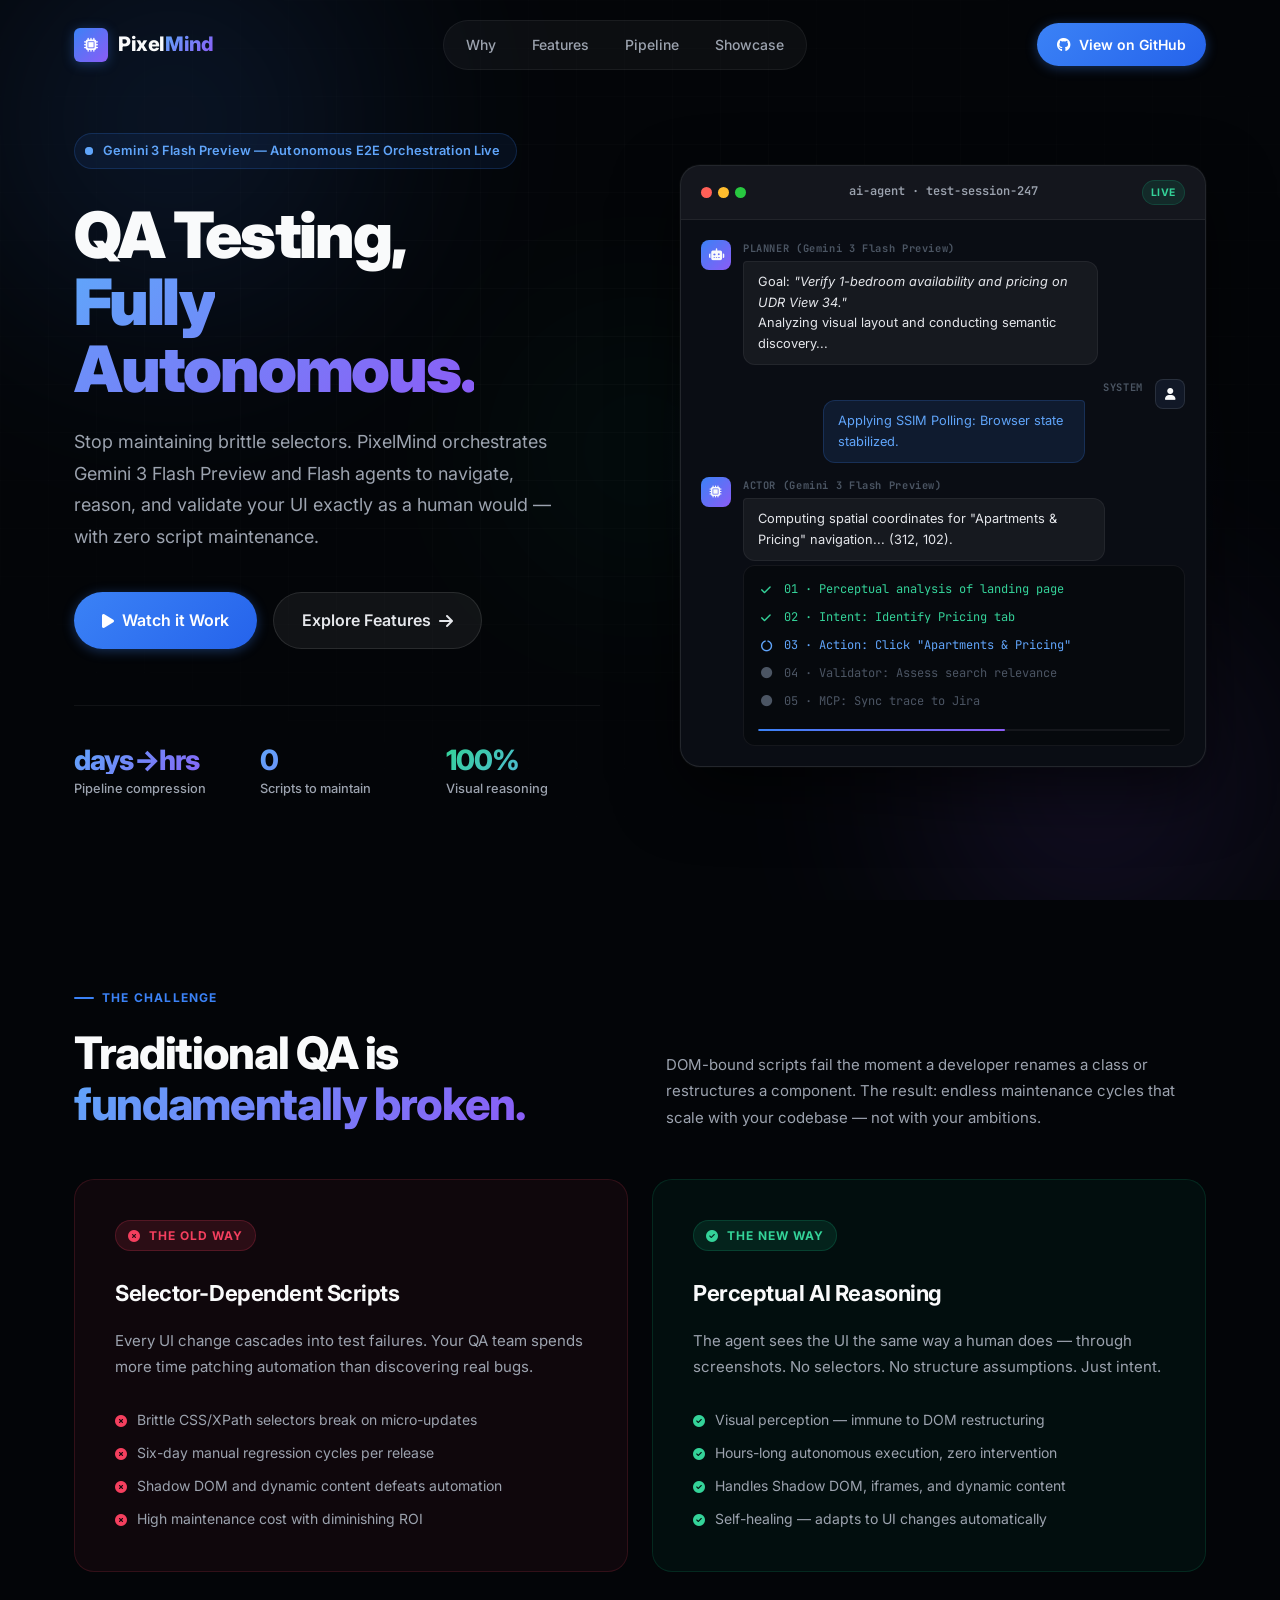
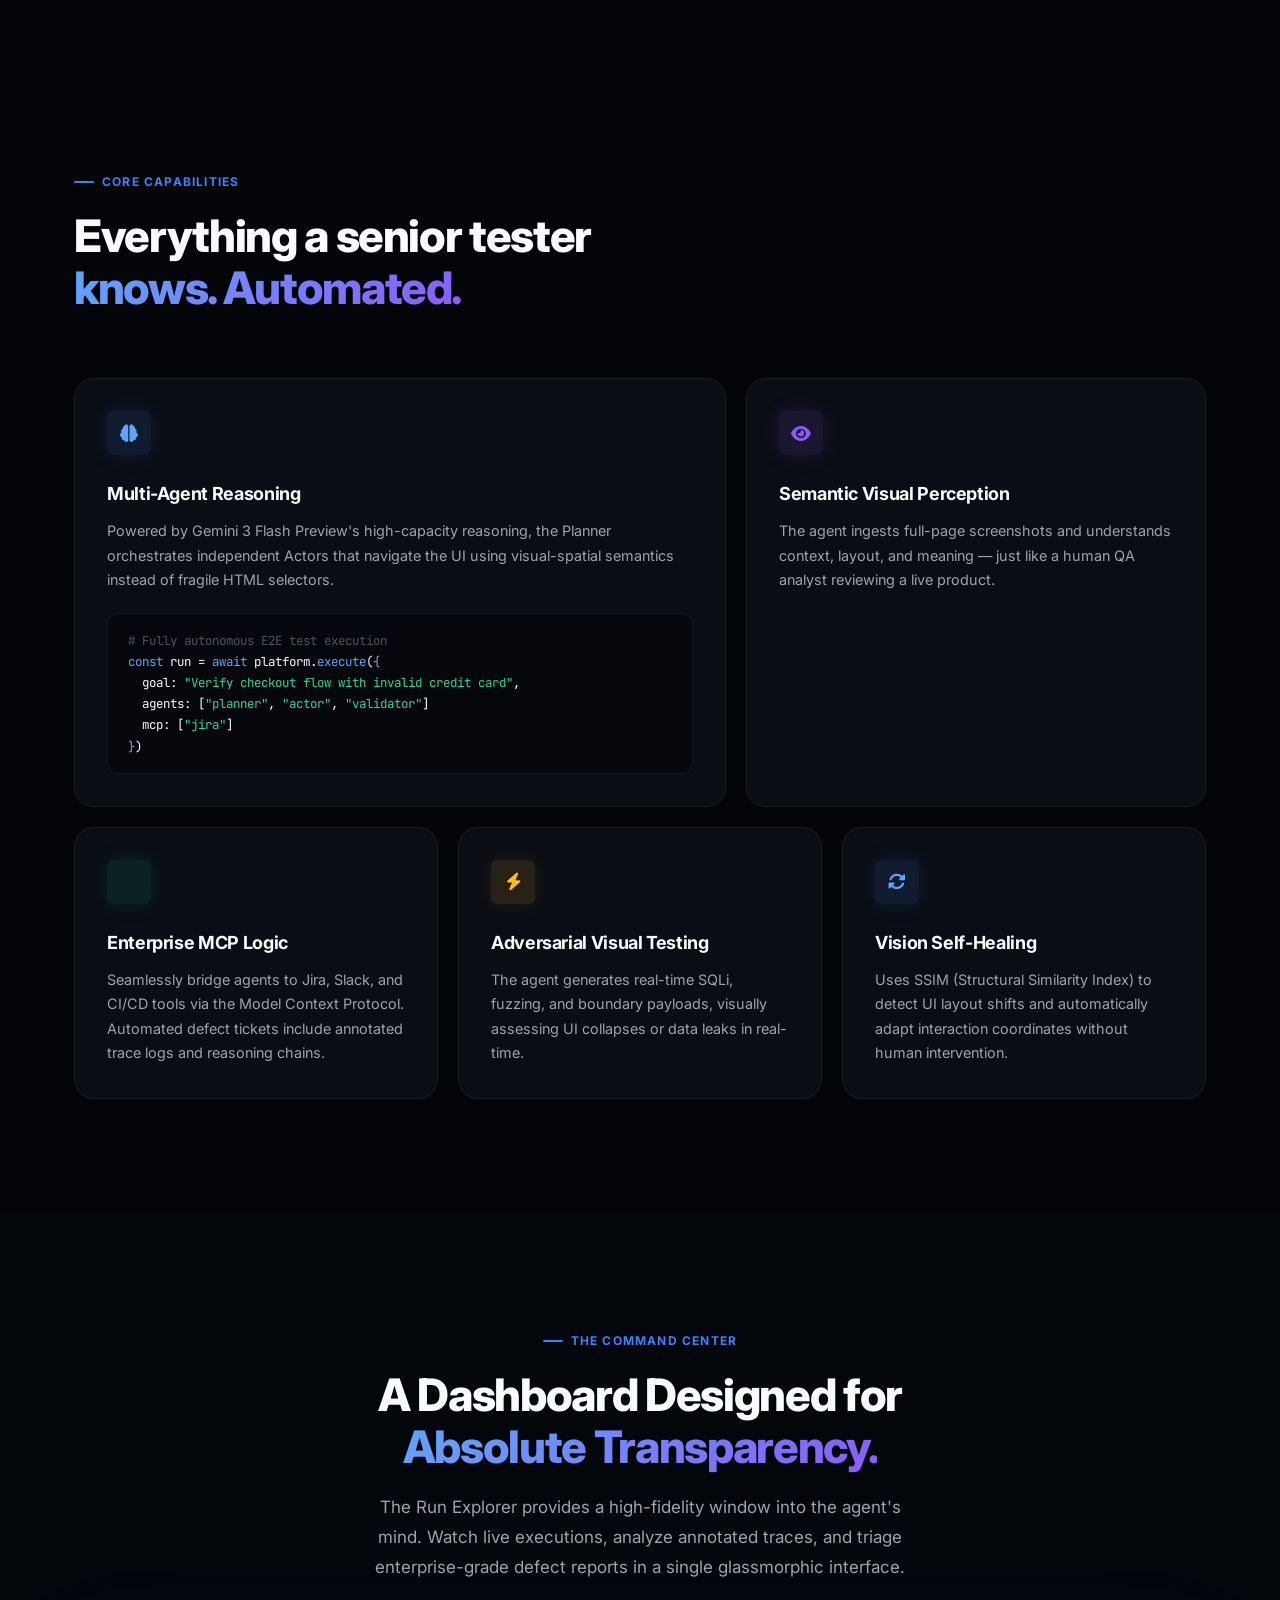
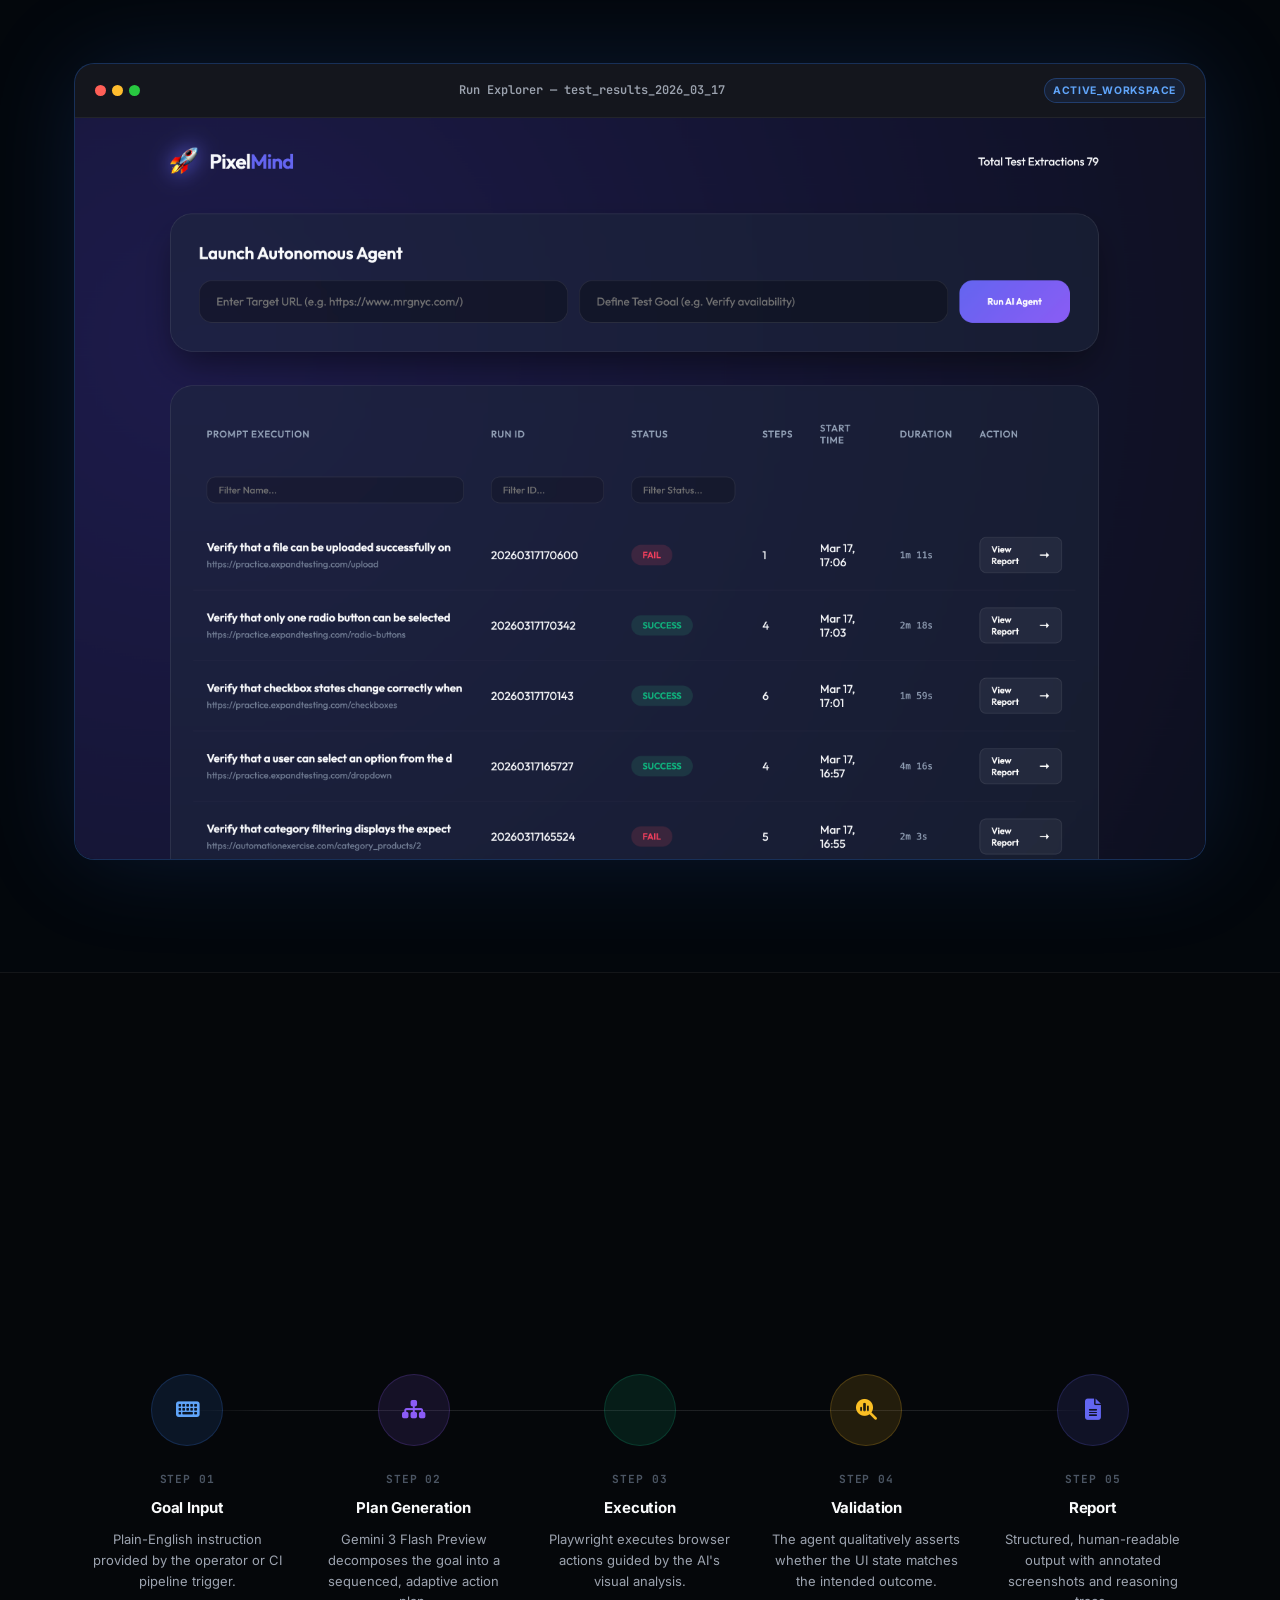
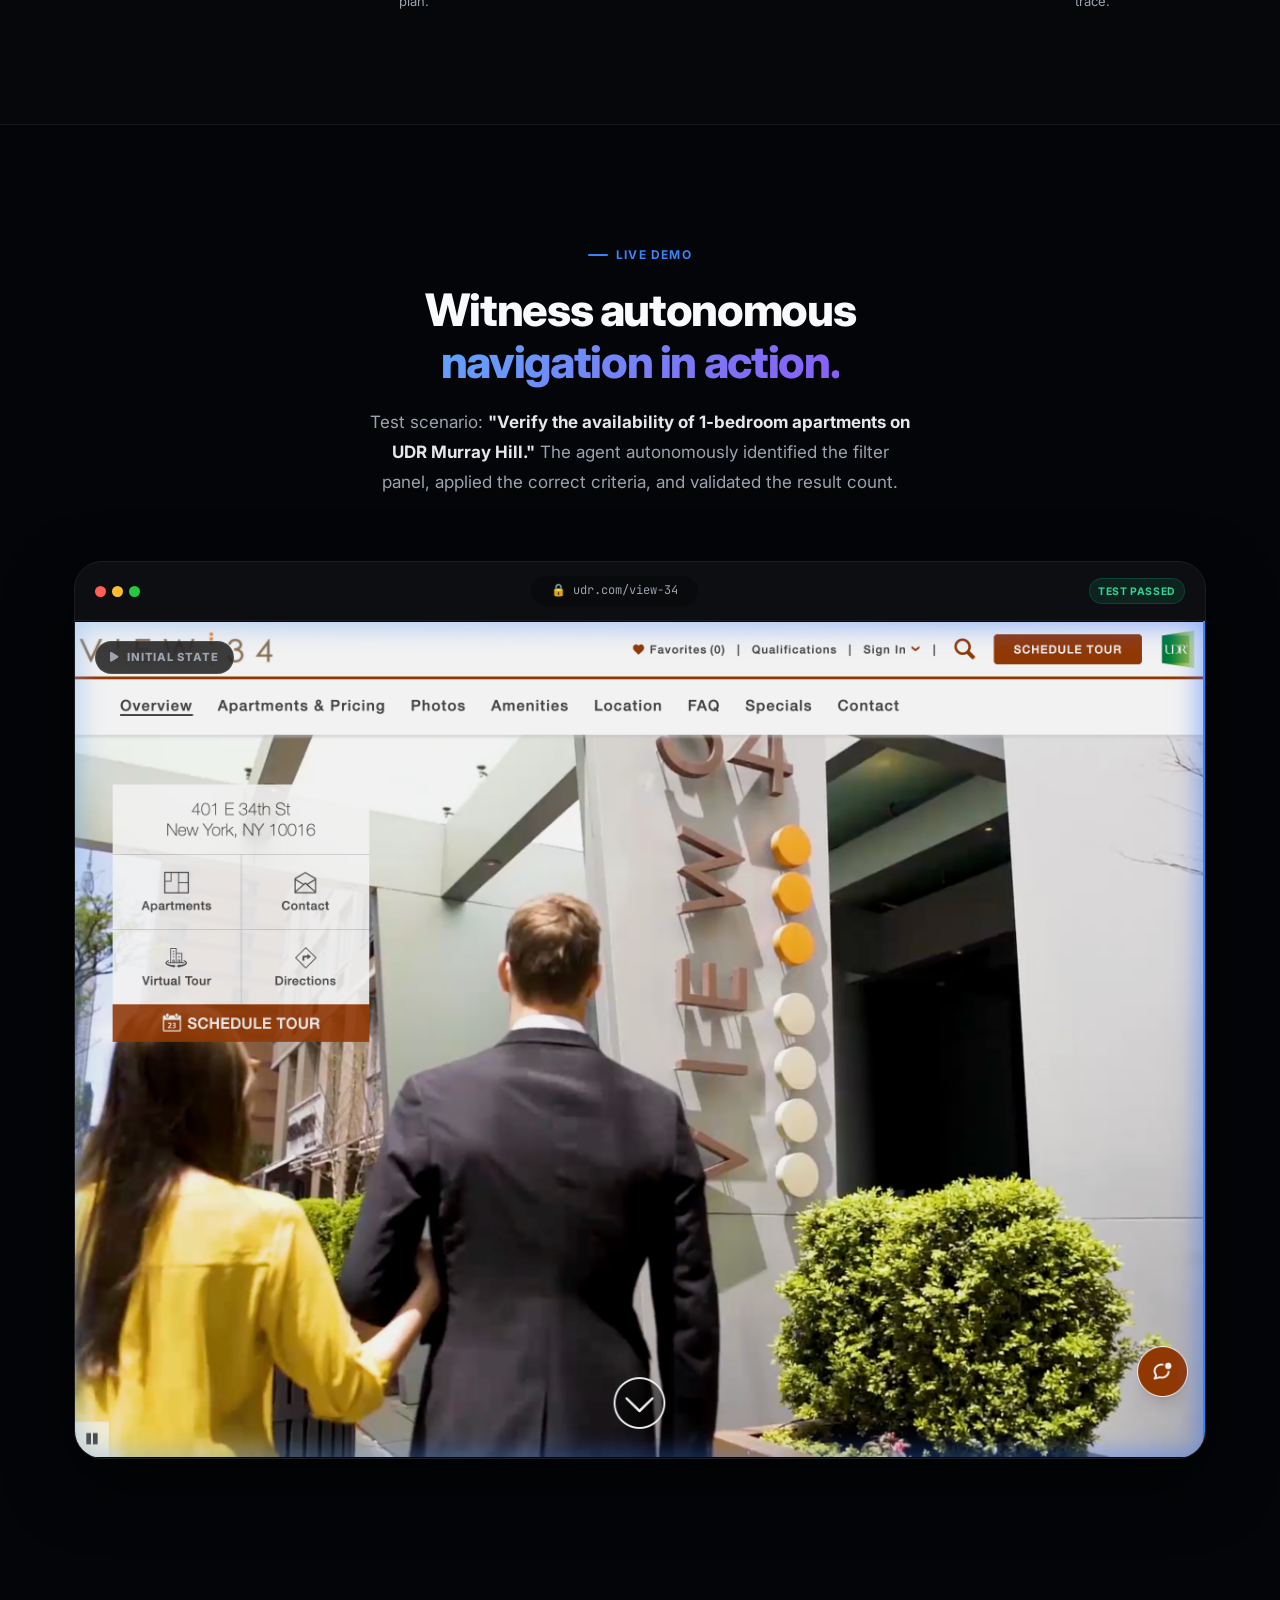
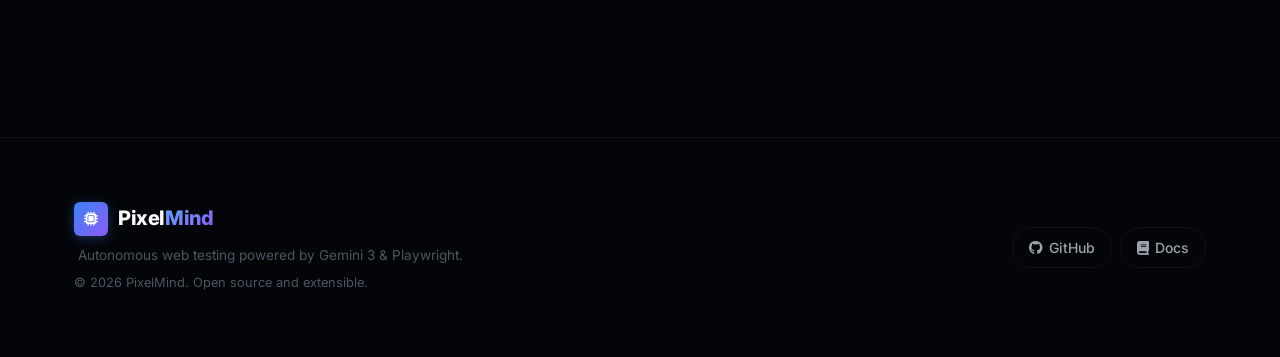
==== commit 66c202a8: "Updates" ====
--- a/docs/index.html
+++ b/docs/index.html
@@ -929,9 +929,18 @@
 
     .split-pane.before {
       z-index: 1;
-      width: 50%;
+      width: 100%;
       border-right: 2px solid var(--primary);
       box-shadow: 10px 0 30px rgba(0,0,0,0.5);
+      animation: split-sweep 6s ease-in-out infinite;
+    }
+
+    @keyframes split-sweep {
+      0% { width: 100%; }
+      15% { width: 100%; }
+      45% { width: 0%; }
+      70% { width: 0%; }
+      100% { width: 100%; }
     }
 
     .split-pane.after {
@@ -955,8 +964,30 @@
       gap: 0.5rem;
     }
 
-    .pane-label.before { color: var(--text-400); }
-    .pane-label.after { color: var(--emerald-400); }
+    .pane-label.before { 
+      color: var(--text-400); 
+      animation: label-before-fade 6s ease-in-out infinite;
+    }
+    .pane-label.after { 
+      color: var(--emerald-400); 
+      animation: label-after-fade 6s ease-in-out infinite;
+    }
+
+    @keyframes label-before-fade {
+      0% { opacity: 1; }
+      15% { opacity: 1; }
+      45% { opacity: 0; }
+      70% { opacity: 0; }
+      100% { opacity: 1; }
+    }
+
+    @keyframes label-after-fade {
+      0% { opacity: 0; }
+      15% { opacity: 0; }
+      45% { opacity: 1; }
+      70% { opacity: 1; }
+      100% { opacity: 0; }
+    }
 
     .split-divider {
       background: linear-gradient(180deg, transparent, var(--primary), transparent);
